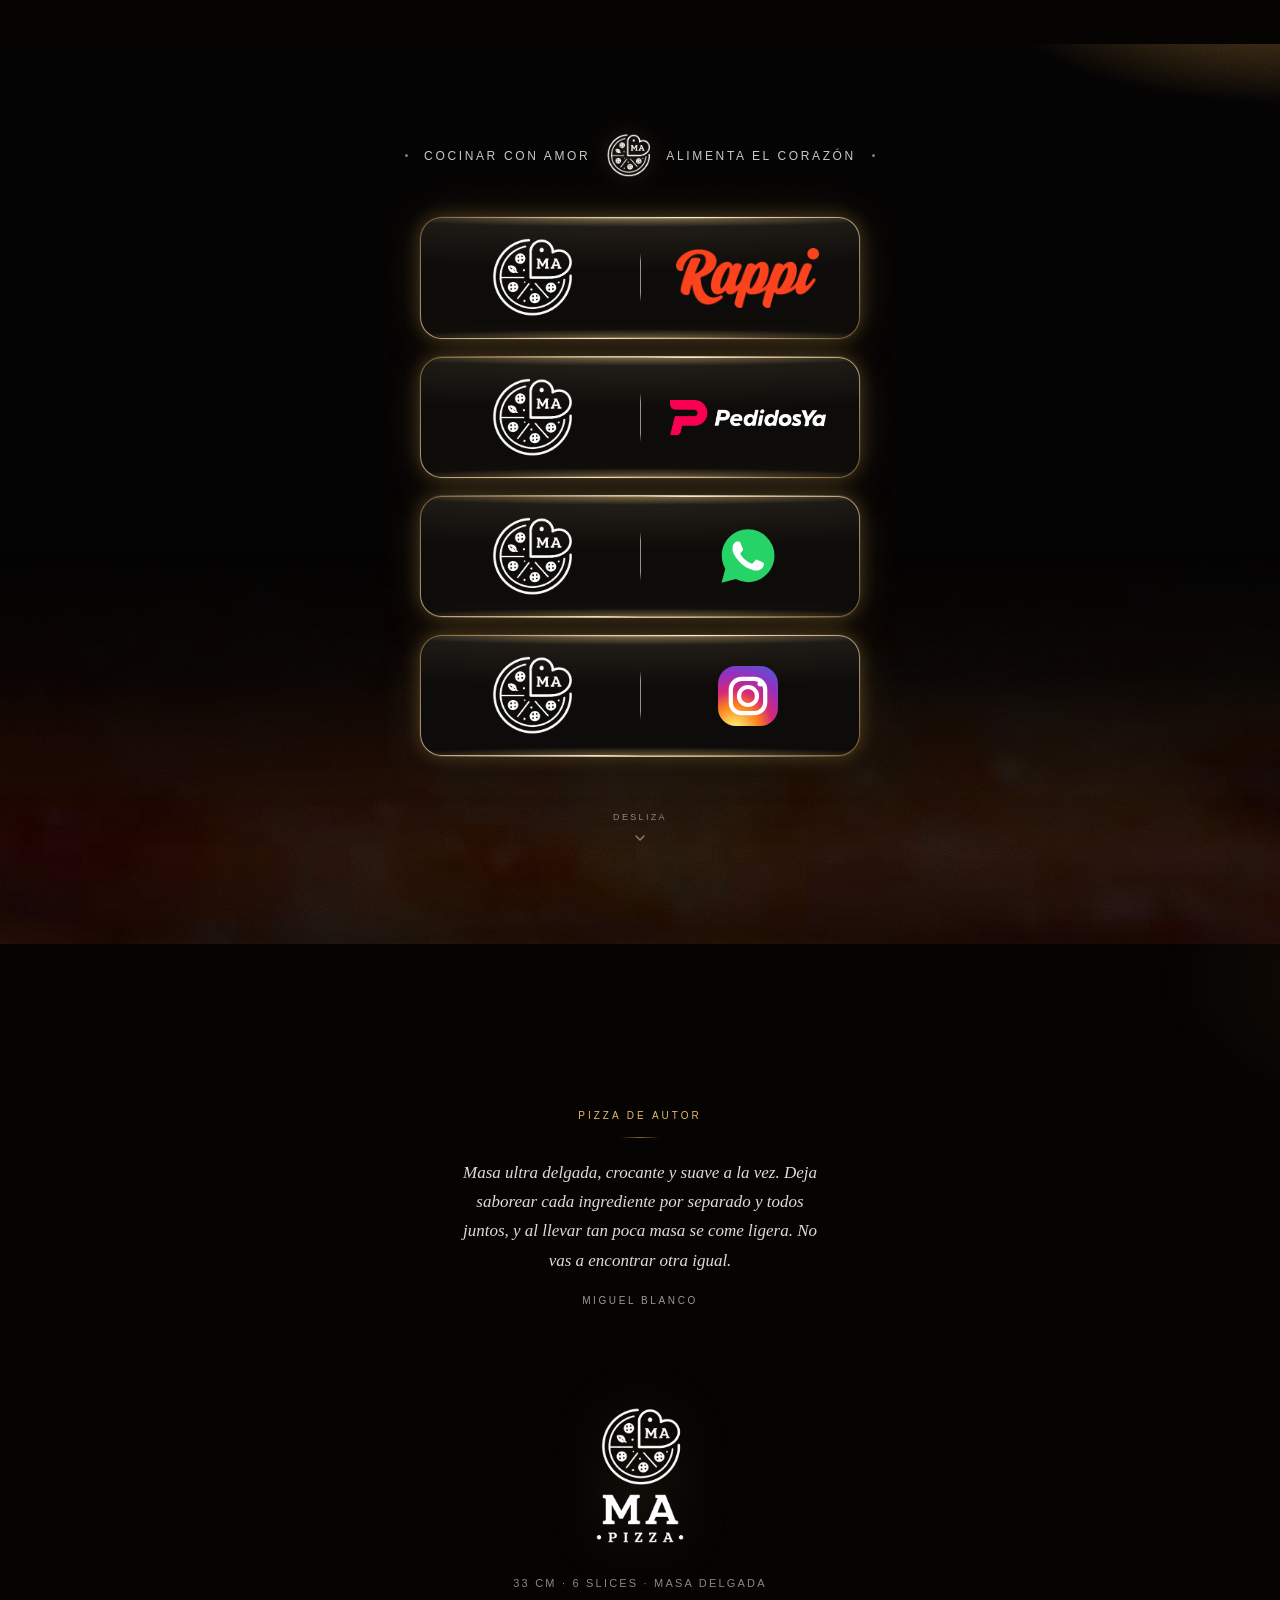
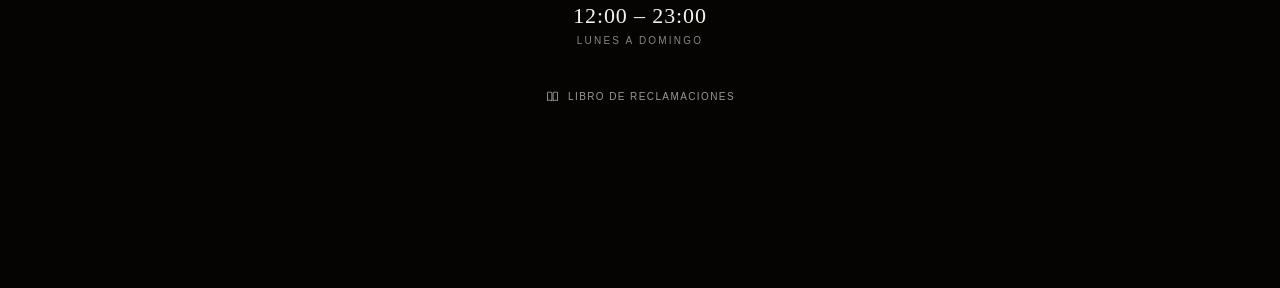
==== index2.html @ af059e5c "Generar las versiones 2 y 3 con los vídeos del cliente index2.html + fondo2.mp4 (el zoom sobre la ma" ====
<!doctype html>
<html lang="es-PE">
<head>
<meta charset="utf-8" />
<meta name="viewport" content="width=device-width, initial-scale=1, viewport-fit=cover" />
<title>MA PIZZA — Pide aquí</title>
<meta name="description" content="Pizza artesanal de masa delgada en Surquillo. Pide por Rappi, PedidosYa o WhatsApp. 33 cm · 6 slices." />
<meta name="theme-color" content="#050403" />
<meta name="color-scheme" content="dark" />
<link rel="icon" href="[data-uri]" />
<meta property="og:title" content="MA PIZZA" />
<meta property="og:description" content="Cocinar con amor, alimenta el corazón. Pizza artesanal de masa delgada — 33 cm, 6 slices." />
<meta property="og:type" content="website" />

<style>
/* ===================================================================
   MA PIZZA — página de enlaces para la bio de Instagram
   Archivo único: no depende de nada externo, se sube tal cual.

   PARA EDITAR:
     · Enlaces .......... buscar  "ENLACES"
     · Horario .......... buscar  "HORARIO"
     · Reclamaciones .... buscar  "RECLAMACIONES"
   =================================================================== */

/* Ángulos registrados: sin esto el navegador no sabe interpolarlos y
   el reflejo del borde no se movería. Donde no exista @property el
   borde dorado se queda quieto, que es una degradación aceptable. */
@property --giro      { syntax: '<angle>'; initial-value: 0deg;   inherits: false; }
@property --luz       { syntax: '<number>'; initial-value: 0.26; inherits: false; }

:root {
  /* Los mapas de bits viven aquí y solo aquí: declararlos una vez y
     referenciarlos ahorra unos 45 kB frente a repetir el data URI en
     cada <img>, que en datos móviles se nota. */
  /* Foto del horno. Para cambiarla:
       python3 herramientas/incrustar-foto.py <ruta-de-la-foto.jpg>
     que la recorta, la oscurece, la comprime y la reincrusta aquí. */
  --foto-horno: url("[data-uri]");

  --ma-marca:  url("[data-uri]");
  --ma-firma:  url("[data-uri]");
  --rappi:     url("[data-uri]");
  --pedidosya: url("[data-uri]");

  --negro:       #050403;
  --carbon:      #0a0806;
  --carta:       #0e0c0a;
  --hueso:       #f7f3ec;
  --tenue:       rgba(247, 243, 236, 0.55);
  --oro:         #e8b866;
  --oro-claro:   #ffe7b8;
  --oro-hondo:   rgba(232, 184, 102, 0.22);

  --serif: Georgia, 'Times New Roman', Times, serif;
  --sans:  -apple-system, BlinkMacSystemFont, 'Segoe UI', Roboto, 'Helvetica Neue', Arial, sans-serif;

  /* Alto de la tarjeta: manda en todo el ritmo vertical de la página. */
  --alto-tarjeta: clamp(5.75rem, 21vw, 7.5rem);

  color-scheme: dark;
}

* { box-sizing: border-box; }

html {
  -webkit-text-size-adjust: 100%;
  /* Dos vistas, y el gesto de bajar tiene que caer en la segunda. Con
     'proximity' solo ayuda cuando ya estás cerca: 'mandatory' secuestra
     el scroll y en un móvil se siente como si la página peleara. */
  scroll-snap-type: y proximity;
  scroll-behavior: smooth;
  /* El rebote de iOS asoma por detrás de la capa fija: este tono es el
     mismo con el que arranca .fondo, así el tirón no destella en negro. */
  background: #0b0806;
}

body {
  margin: 0;
  min-height: 100vh;
  min-height: 100svh;
  background: var(--negro);
  color: var(--hueso);
  font-family: var(--sans);
  -webkit-font-smoothing: antialiased;
  text-rendering: optimizeLegibility;
  overflow-x: hidden;
  /* Sin destello azul al tocar y sin espera de 300 ms en el tap. */
  -webkit-tap-highlight-color: transparent;
  touch-action: manipulation;
}

/* ====================== fondo: piedra y brasas ======================
   Todo generado por CSS/SVG. Pesa unos pocos bytes y se ve igual en
   cualquier pantalla, a diferencia de una foto que hay que recortar. */

.fondo {
  position: fixed;
  inset: 0;
  /* z-index 0, nunca negativo: una capa negativa se pinta ANTES que el
     fondo de los elementos en flujo, así que el negro opaco de body la
     tapaba entera. El contenido pasa por delante con .envoltura{z-index:1}. */
  z-index: 0;
  pointer-events: none;
  background:
    /* brasa del horno: pegada al vértice, para que no invada la columna
       de tarjetas. Todo lo que no sea esquina tiene que ser negro. */
    radial-gradient(34% 19% at 100% -6%,  rgba(255, 176, 74,  0.34), transparent 66%),
    radial-gradient(18% 11% at 104% -10%, rgba(255, 220, 160, 0.26), transparent 64%),
    /* rescoldo bajo, detrás de la firma */
    radial-gradient(52% 17% at 50% 110%,  rgba(226, 128, 40,  0.26), transparent 70%),
    radial-gradient(24% 12% at -4% 104%,  rgba(198, 96,  32,  0.22), transparent 68%),
    /* Sin realce central: ese era el gris que rodeaba a las tarjetas. */
    #040303;
}

/* Dos halos cálidos que se cruzan muy despacio: el negro deja de ser
   plano sin que llegue a notarse el movimiento. */
.fondo::before {
  content: '';
  position: absolute;
  inset: -25%;
  background:
    radial-gradient(18% 13% at 10% 6%,  rgba(255, 190, 96,  0.10), transparent 76%),
    radial-gradient(20% 15% at 92% 86%, rgba(214, 112, 40,  0.11), transparent 76%);
  animation: vagar 34s ease-in-out infinite alternate;
}

/* La foto cubre toda la vista, pero la máscara solo la deja asomar en el
   tercio inferior: negro puro hasta el 70 %, un ascenso corto, y otra vez
   a la baja al llegar al pie. Así la pizza se intuye de fondo sin que la
   página deje de ser negra, que es donde las tarjetas recortan. */
.horno {
  position: absolute;
  inset: 0;
  z-index: 1;
  /* En la versión con vídeo esto es el póster: se ve desde el primer
     fotograma y se queda si el vídeo no llega a cargar. */
  background-image: var(--foto-horno);
  background-size: cover;
  background-position: 50% 64%;
  background-repeat: no-repeat;
  width: 100%;
  height: 100%;
  object-fit: cover;
  object-position: 50% 64%;
  opacity: 0.5;
  -webkit-mask-image: linear-gradient(
      to bottom,
      transparent      0%,
      transparent     56%,
      rgba(0,0,0,0.14) 70%,
      rgba(0,0,0,0.62) 82%,
      rgba(0,0,0,0.90) 90%,
      rgba(0,0,0,0.78) 97%,
      rgba(0,0,0,0.66) 100%);
          mask-image: linear-gradient(
      to bottom,
      transparent      0%,
      transparent     56%,
      rgba(0,0,0,0.14) 70%,
      rgba(0,0,0,0.62) 82%,
      rgba(0,0,0,0.90) 90%,
      rgba(0,0,0,0.78) 97%,
      rgba(0,0,0,0.66) 100%);
  animation: acercar 58s ease-in-out infinite alternate;
  will-change: transform;
}

/* Movimiento sutil de verdad: un acercamiento corto y muy lento. Solo
   anima transform, así que no le cuesta nada al hilo principal. */
@keyframes acercar {
  from { transform: scale(1.05) translate3d(0, 0, 0); }
  to   { transform: scale(1.14) translate3d(-1.2%, -1.4%, 0); }
}

/* Sombra bajo la firma: la foto sube el nivel de negro justo donde van el
   logotipo y el horario, y sin esto el texto pierde contraste. */
.horno::after {
  content: '';
  position: absolute;
  inset: 0;
  background: radial-gradient(78% 40% at 50% 84%, rgba(5, 4, 3, 0.7), transparent 78%);
}

/* Grano de piedra. feTurbulence en línea: ~200 bytes por una textura
   que no se repite de forma visible. */
.fondo::after {
  content: '';
  position: absolute;
  inset: 0;
  z-index: 2;          /* el grano va por encima de la foto */
  mix-blend-mode: soft-light;
  opacity: 0.5;
  background-image: url("data:image/svg+xml,%3Csvg xmlns='http://www.w3.org/2000/svg' width='220' height='220'%3E%3Cfilter id='r'%3E%3CfeTurbulence type='fractalNoise' baseFrequency='0.82' numOctaves='3' stitchTiles='stitch'/%3E%3CfeColorMatrix type='saturate' values='0'/%3E%3C/filter%3E%3Crect width='220' height='220' filter='url(%23r)'/%3E%3C/svg%3E");
}

@keyframes vagar {
  from { transform: translate3d(-2%, 1%, 0) scale(1); }
  to   { transform: translate3d(3%, -2%, 0) scale(1.08); }
}

/* Brasas. Puntos con radial-gradient en vez de filter:blur — el blur
   sobre elementos animados hunde el frame rate en gama media. */
.brasas { position: fixed; inset: 0; z-index: 0; pointer-events: none; overflow: hidden; }

.brasa {
  position: absolute;
  bottom: -8vh;
  width: var(--t, 4px);
  height: var(--t, 4px);
  border-radius: 50%;
  background: radial-gradient(circle, rgba(255, 236, 190, 1), rgba(255, 176, 74, 0.55) 40%, transparent 72%);
  box-shadow: 0 0 10px rgba(255, 176, 74, 0.55);
  opacity: 0;
  animation: subir var(--dur, 17s) linear infinite;
  animation-delay: var(--esp, 0s);
  will-change: transform, opacity;
}

@keyframes subir {
  0%   { opacity: 0;   transform: translate3d(0, 0, 0) scale(0.7); }
  12%  { opacity: 1; }
  70%  { opacity: 0.7; }
  100% { opacity: 0;   transform: translate3d(var(--dx, 14px), -112vh, 0) scale(1.15); }
}

/* ============================= estructura ============================= */

.envoltura {
  position: relative;
  z-index: 1;          /* por delante del fondo y de las brasas */
  width: 100%;
  max-width: 30rem;
  margin-inline: auto;
  padding-inline: clamp(1rem, 4.5vw, 1.75rem);
}

/* Cada vista ocupa la pantalla y centra lo suyo. El aire de arriba y de
   abajo es lo que las separa: sin él las dos se leen como una sola
   columna apretada. */
.vista {
  position: relative;
  min-height: 100vh;
  min-height: 100svh;
  display: flex;
  flex-direction: column;
  justify-content: center;
  padding-block: clamp(2.5rem, 10vw, 4.5rem);
  scroll-snap-align: start;
}

/* La segunda vista lleva el aire ARRIBA, que es lo que la separa de la
   primera, y poco abajo. Centrada a secas dejaba siglo y medio de negro
   bajo el último renglón, y al llegar al final parecía que la página se
   había quedado a medias. */
.vista--relato {
  /* Al fondo del panel, no centrado: 'center' reparte el sobrante mitad
     arriba y mitad abajo, y esa mitad de abajo era el negro del final.
     Aquí todo el aire se va arriba, que además es la separación entre
     una vista y la otra. */
  /* Tiene que medir una pantalla entera. Si mide menos, el navegador no
     puede desplazarse lo suficiente para dejarla arriba del todo, y al
     final acabas viendo la cola vacía de la vista anterior: ese era el
     negro. Y como mide una pantalla, su contenido la reparte en vez de
     amontonarse y dejar hueco. */
  padding-top: clamp(2.5rem, 10vw, 4rem);
  padding-bottom: calc(clamp(1rem, 3vw, 1.5rem) + env(safe-area-inset-bottom));
}

/* ------------------------------ señuelo ------------------------------
   Sin esto nadie sabe que hay una segunda vista: la primera termina
   justo en el borde de la pantalla y parece el final. */
.senuelo {
  display: flex;
  flex-direction: column;
  align-items: center;
  gap: 0.5rem;
  margin-top: clamp(2rem, 8vw, 3rem);
  padding: 0.5rem;
  min-height: 2.75rem;
  text-decoration: none;
  color: rgba(247, 243, 236, 0.5);
  font-size: 0.5625rem;
  letter-spacing: 0.26em;
  text-transform: uppercase;
  transition: color 0.25s ease, opacity 0.4s ease;
}

.senuelo svg { width: 1rem; height: 1rem; }

.senuelo:active { color: var(--hueso); }
@media (hover: hover) and (pointer: fine) {
  .senuelo:hover { color: var(--hueso); }
}

/* Una vez que has bajado ya no hace falta que insista. */
.senuelo.ido { opacity: 0; pointer-events: none; }

@media (prefers-reduced-motion: no-preference) {
  .senuelo svg { animation: cabecear 2.4s ease-in-out infinite; }
  @keyframes cabecear {
    0%, 100% { transform: translateY(0); }
    50%      { transform: translateY(4px); }
  }
}

/* =============================== cintillo ===============================
   "COCINAR CON AMOR · MA · ALIMENTA EL CORAZÓN" de la referencia. */

.cintillo {
  display: flex;
  align-items: center;
  justify-content: center;
  gap: clamp(0.5rem, 2.6vw, 1rem);
  margin-bottom: clamp(1.5rem, 5.5vw, 2.5rem);
}

.cintillo span {
  font-size: clamp(0.5625rem, 2.5vw, 0.75rem);
  letter-spacing: 0.22em;
  text-transform: uppercase;
  color: rgba(247, 243, 236, 0.82);
  white-space: nowrap;
}

.cintillo .punto {
  width: 3px;
  height: 3px;
  border-radius: 50%;
  background: rgba(247, 243, 236, 0.5);
  flex: 0 0 auto;
}

.cintillo .sello {
  width: clamp(2rem, 8vw, 2.75rem);
  aspect-ratio: 217 / 215;
  flex: 0 0 auto;
  background-image: var(--ma-marca);
  filter: drop-shadow(0 0 12px rgba(232, 184, 102, 0.35));
}

/* ================================ tarjetas ================================ */

.enlaces {
  list-style: none;
  margin: 0;
  padding: 0;
  display: grid;
  gap: clamp(0.75rem, 3vw, 1.125rem);
}

.tarjeta {
  --luz: 0.26;          /* intensidad del halo exterior en reposo */
  position: relative;
  display: block;
  min-height: var(--alto-tarjeta);
  border: 1.5px solid transparent;   /* el carril del degradado dorado */
  border-radius: clamp(16px, 4.5vw, 22px);
  text-decoration: none;
  color: var(--hueso);
  isolation: isolate;
  /* Relleno recortado al padding-box y degradado al border-box: así el
     contorno lleva su propia luz sin que se cuele en el interior. */
  background:
    linear-gradient(var(--carta), var(--carta)) padding-box,
    conic-gradient(
      from var(--giro),
      rgba(232, 184, 102, 0.45)   0deg,
      rgba(255, 240, 214, 1.00)  38deg,
      rgba(232, 184, 102, 0.50) 102deg,
      rgba(196, 146, 74,  0.38) 176deg,
      rgba(255, 240, 214, 0.95) 216deg,
      rgba(232, 184, 102, 0.50) 286deg,
      rgba(232, 184, 102, 0.45) 360deg
    ) border-box;
  box-shadow:
    0 0 0 0.5px rgba(232, 184, 102, 0.12),
    0 0 18px rgba(232, 184, 102, var(--luz)),
    0 0 46px rgba(232, 184, 102, calc(var(--luz) * 0.55)),
    0 10px 32px rgba(0, 0, 0, 0.6);
  transition:
    transform 0.28s cubic-bezier(0.16, 1, 0.3, 1),
    box-shadow 0.35s ease,
    --giro 1.1s linear;
}

/* Respiración: cada tarjeta gira su reflejo con un desfase distinto,
   así la fila se ve viva aunque nadie la toque. */
@media (prefers-reduced-motion: no-preference) {
  .tarjeta { animation: girar 9s linear infinite; animation-delay: var(--fase, 0s); }
  @keyframes girar { to { --giro: 360deg; } }
}

/* Barras de luz en el centro del borde superior e inferior: es el
   detalle que define la referencia del cliente. */
.tarjeta::before {
  content: '';
  position: absolute;
  inset: -1.5px;
  border-radius: inherit;
  pointer-events: none;
  z-index: 3;
  background:
    radial-gradient(46% 2px  at 50% 0,    rgba(255, 244, 222, 1), transparent 100%),
    radial-gradient(60% 10px at 50% 0,    rgba(255, 214, 140, 0.5), transparent 100%),
    radial-gradient(46% 2px  at 50% 100%, rgba(255, 244, 222, 0.95), transparent 100%),
    radial-gradient(60% 10px at 50% 100%, rgba(255, 214, 140, 0.45), transparent 100%);
  opacity: 0.9;
  transition: opacity 0.3s ease;
}

/* Destello del toque: nace en el punto exacto donde cae el dedo. */
.tarjeta .destello {
  position: absolute;
  inset: 0;
  border-radius: inherit;
  overflow: hidden;
  pointer-events: none;
  z-index: 1;
  /* Un lustre muy tenue arriba: sin él la tarjeta se lee como un agujero
     recortado en la página, no como una pieza de cristal negro. */
  background:
    linear-gradient(to bottom, rgba(247, 243, 236, 0.05), transparent 42%),
    radial-gradient(120% 70% at 50% 0%, rgba(232, 184, 102, 0.05), transparent 70%);
}

.tarjeta .destello::after {
  content: '';
  position: absolute;
  left: var(--tx, 50%);
  top: var(--ty, 50%);
  width: 12px;
  height: 12px;
  margin: -6px 0 0 -6px;
  border-radius: 50%;
  background: radial-gradient(circle, rgba(255, 231, 184, 0.55), rgba(232, 184, 102, 0.18) 45%, transparent 72%);
  opacity: 0;
  transform: scale(1);
}

.tarjeta.pulsa .destello::after {
  animation: onda 620ms cubic-bezier(0.22, 1, 0.36, 1) forwards;
}

@keyframes onda {
  0%   { opacity: 0.9; transform: scale(1); }
  100% { opacity: 0;   transform: scale(34); }
}

/* --------- contenido: logo MA · línea · logo del socio --------- */

.cara {
  position: relative;
  z-index: 2;
  height: 100%;
  min-height: calc(var(--alto-tarjeta) - 3px);
  display: grid;
  grid-template-columns: minmax(0, 1fr) 1px minmax(0, 1fr);
  align-items: center;
  gap: clamp(0.75rem, 3.5vw, 1.5rem);
  padding: clamp(0.75rem, 3vw, 1.25rem) clamp(0.875rem, 4vw, 1.75rem);
}

.celda {
  min-width: 0;
  display: flex;
  align-items: center;
  justify-content: center;
}

.raya {
  width: 1px;
  height: 62%;
  min-height: 2.5rem;
  background: linear-gradient(
    to bottom,
    transparent,
    rgba(247, 243, 236, 0.58) 18%,
    rgba(247, 243, 236, 0.58) 82%,
    transparent
  );
}

.celda svg { display: block; max-width: 100%; height: auto; }

/* Cajas con background-image en vez de <img>: mismo resultado visual,
   una sola copia del archivo. Llevan role/aria-label para que el lector
   de pantalla las siga anunciando. */
.bmp {
  display: block;
  background-repeat: no-repeat;
  background-position: center;
  background-size: contain;
}

/* Cada logotipo pide su propio ancho para que todos pesen igual a la
   vista: el ojo compara manchas de tinta, no cajas. El aspect-ratio
   reserva el alto antes de que pinte la imagen, así nada salta. */
.logo-ma {
  width: clamp(3.5rem, 15vw, 5rem);
  aspect-ratio: 217 / 215;
  background-image: var(--ma-marca);
}
.logo-rappi {
  width: clamp(6rem, 27vw, 9rem);
  aspect-ratio: 620 / 260;
  background-image: var(--rappi);
}
.logo-pedidosya {
  width: clamp(6.5rem, 29vw, 9.75rem);
  aspect-ratio: 560 / 126;
  background-image: var(--pedidosya);
}
.logo-icono { width: clamp(2.75rem, 12vw, 4rem); height: auto; }

/* ------------------------ estados: dedo y ratón ------------------------ */

.tarjeta:active {
  transform: scale(0.978);
  --luz: 0.7;
}
.tarjeta:active::before { opacity: 1; }

/* El hover solo donde hay puntero real: en un móvil se quedaría pegado
   después del toque. */
@media (hover: hover) and (pointer: fine) {
  .tarjeta:hover {
    transform: translateY(-3px);
    --luz: 0.58;
  }
  .tarjeta:hover::before { opacity: 1; }
  .tarjeta:hover .logo-ma { transform: scale(1.04); }
  .celda .bmp { transition: transform 0.3s cubic-bezier(0.16, 1, 0.3, 1); }
}

.tarjeta:focus-visible {
  outline: 2px solid var(--oro-claro);
  outline-offset: 4px;
}

/* ================================ relato ================================
   Lo que se encuentra al bajar. Antes ahí solo había negro: en el móvil,
   al plegarse la barra del navegador, quedaban cien píxeles de nada. */

.relato {
  max-width: 23rem;
  margin-inline: auto;
  text-align: center;
}

.relato .rotulo {
  margin: 0;
  font-size: clamp(0.5625rem, 2.4vw, 0.625rem);
  letter-spacing: 0.3em;
  text-transform: uppercase;
  color: var(--oro);
}

.relato .filete {
  width: 2.5rem;
  height: 1px;
  margin: 1rem auto 1.25rem;
  border: 0;
  background: linear-gradient(to right, transparent, var(--oro), transparent);
  opacity: 0.55;
}

.relato .cita {
  margin: 0;
  font-family: var(--serif);
  font-style: italic;
  font-size: clamp(0.9375rem, 4vw, 1.0625rem);
  line-height: 1.72;
  /* Casi blanco: este texto cae sobre la parte más clara de la foto y
     con el gris de apoyo se perdía. */
  color: rgba(247, 243, 236, 0.9);
  text-wrap: pretty;
}

.relato .firma {
  margin: 1.25rem 0 0;
  font-size: clamp(0.5625rem, 2.4vw, 0.625rem);
  letter-spacing: 0.26em;
  text-transform: uppercase;
  color: rgba(247, 243, 236, 0.62);
}

/* ================================ horario ================================ */

.pie {
  /* Este hueco no sobra: es lo que separa la voz de Miguel de la firma
     de la casa, y lo que hace que la vista se llene sola. */
  padding-top: clamp(3.5rem, 15vw, 6rem);
  text-align: center;
}

.marca {
  width: clamp(6.25rem, 27vw, 8.25rem);
  aspect-ratio: 274 / 404;
  margin-inline: auto;
  background-image: var(--ma-firma);
  filter: drop-shadow(0 2px 30px rgba(232, 184, 102, 0.22));
}

.datos {
  margin: clamp(1.25rem, 5vw, 1.75rem) 0 0;
  font-size: clamp(0.625rem, 2.6vw, 0.6875rem);
  letter-spacing: 0.2em;
  text-transform: uppercase;
  color: var(--tenue);
}

.horario {
  margin: 0.85rem 0 0;
  font-family: var(--serif);
  font-size: clamp(1.125rem, 5vw, 1.375rem);
  letter-spacing: 0.04em;
  font-variant-numeric: tabular-nums;
  color: var(--hueso);
}

.horario .dias {
  display: block;
  margin-top: 0.4rem;
  font-family: var(--sans);
  font-size: clamp(0.5625rem, 2.4vw, 0.625rem);
  letter-spacing: 0.22em;
  text-transform: uppercase;
  color: var(--tenue);
}

.reclamos {
  /* Es un enlace legal, pero se toca igual: 44 px de alto mínimo. */
  display: inline-flex;
  align-items: center;
  gap: 0.5rem;
  min-height: 2.75rem;
  margin-top: clamp(1.25rem, 5vw, 1.75rem);
  padding-inline: 1rem;
  color: rgba(247, 243, 236, 0.62);
  text-decoration: none;
  font-size: 0.625rem;
  letter-spacing: 0.14em;
  text-transform: uppercase;
  transition: color 0.25s ease;
}
.reclamos svg { width: 15px; height: 15px; flex: 0 0 auto; }
.reclamos:active { color: var(--hueso); }
@media (hover: hover) and (pointer: fine) {
  .reclamos:hover { color: var(--hueso); }
}

/* ============================== entrada ============================== */

@media (prefers-reduced-motion: no-preference) {
  .entra {
    opacity: 0;
    transform: translateY(0.75rem);
    animation: aparecer 0.75s cubic-bezier(0.16, 1, 0.3, 1) forwards;
    animation-delay: var(--d, 0ms);
  }
  @keyframes aparecer { to { opacity: 1; transform: none; } }
}

/* La segunda vista no entra al cargar, sino cuando asoma: es lo que
   hace que bajar se sienta como descubrir algo. La clase .js la pone el
   guion, así que sin JavaScript el contenido se ve igual. */
@media (prefers-reduced-motion: no-preference) {
  .js .asoma {
    opacity: 0;
    transform: translateY(1.25rem);
    transition:
      opacity 0.8s cubic-bezier(0.16, 1, 0.3, 1),
      transform 0.8s cubic-bezier(0.16, 1, 0.3, 1);
    transition-delay: var(--d, 0ms);
  }
  .js .asoma.dentro { opacity: 1; transform: none; }
}

@media (prefers-reduced-motion: reduce) {
  .brasas, .fondo::before { display: none; }
  .horno { animation: none; transform: scale(1.08); }
  * { animation-duration: 0.001ms !important; transition-duration: 0.001ms !important; }
}

/* ============================== pantallas anchas ==============================
   Sigue siendo una página de bio, así que la columna no crece: lo que
   crece es el aire alrededor y el tamaño de los logotipos. */

@media (min-width: 48rem) {
  :root { --alto-tarjeta: 7rem; }
  .envoltura { max-width: 31rem; padding-block: 2.75rem; }
  .marca { width: 6.25rem; }
}

/* Móvil apaisado y pantallas bajas: nada de scroll innecesario. */
@media (max-height: 44rem) and (orientation: landscape) {
  :root { --alto-tarjeta: 4.5rem; }
  /* Apaisado no da altura para dos pantallas: vuelve a ser una columna. */
  html { scroll-snap-type: none; }
  .vista { min-height: 0; padding-block: 1.5rem; scroll-snap-align: none; }
  .senuelo { display: none; }
  .envoltura { max-width: 27rem; }
  .cintillo { margin-bottom: 1rem; }
  .cara { padding-block: 0.5rem; }
  .logo-ma        { width: 2.75rem; }
  .logo-rappi     { width: 5rem; }
  .logo-pedidosya { width: 5.5rem; }
  .logo-icono     { width: 2.25rem; }
  .enlaces { gap: 0.625rem; }
  .pie { padding-top: 1rem; }
  .marca { width: 4.25rem; }
  .relato { max-width: 26rem; }
  .relato .cita { font-size: 0.8125rem; line-height: 1.6; }
  .relato .filete { margin: 0.6rem auto 0.75rem; }
  .relato .firma { margin-top: 0.75rem; }
}

/* Teléfonos muy estrechos (iPhone SE): el cintillo se parte en dos. */
@media (max-width: 22.5rem) {
  .cintillo { flex-wrap: wrap; gap: 0.4rem 0.5rem; }
  .cintillo img { order: -1; width: 2.25rem; }
  .cintillo .punto { display: none; }
  .cintillo span { font-size: 0.5rem; letter-spacing: 0.18em; }
}

<style>
/* El vídeo ya trae su propio movimiento: encima el acercamiento del CSS
   se notaría como un temblor. */
.horno { animation: none; transform: scale(1.06); }
</style>
</style>
</head>

<body>
<div class="fondo" aria-hidden="true"><video class="horno" data-src="fondo2.mp4" muted loop playsinline preload="none" disablepictureinpicture aria-hidden="true"></video></div>
<div class="brasas" aria-hidden="true">
  <span class="brasa" style="left:8%;  --t:3px; --dur:19s; --esp:0s;    --dx:22px"></span>
  <span class="brasa" style="left:19%; --t:5px; --dur:24s; --esp:3.5s;  --dx:-18px"></span>
  <span class="brasa" style="left:31%; --t:2px; --dur:16s; --esp:7s;    --dx:30px"></span>
  <span class="brasa" style="left:44%; --t:4px; --dur:21s; --esp:1.5s;  --dx:-26px"></span>
  <span class="brasa" style="left:57%; --t:3px; --dur:27s; --esp:9s;    --dx:16px"></span>
  <span class="brasa" style="left:68%; --t:5px; --dur:18s; --esp:5s;    --dx:-32px"></span>
  <span class="brasa" style="left:79%; --t:2px; --dur:23s; --esp:12s;   --dx:24px"></span>
  <span class="brasa" style="left:90%; --t:4px; --dur:20s; --esp:2.5s;  --dx:-14px"></span>
  <span class="brasa" style="left:14%; --t:2px; --dur:29s; --esp:14s;   --dx:-20px"></span>
  <span class="brasa" style="left:63%; --t:3px; --dur:25s; --esp:17s;   --dx:28px"></span>
</div>

<main class="envoltura">

<!-- ===================== VISTA 1 — dónde pedir ===================== -->
<section class="vista vista--pedidos">

  <!-- =============================== cintillo =============================== -->
  <header class="cintillo entra" style="--d:60ms">
    <span class="punto"></span>
    <span>Cocinar con amor</span>
    <i class="bmp sello" aria-hidden="true"></i>
    <span>Alimenta el corazón</span>
    <span class="punto"></span>
  </header>

  <!-- ================================================================
       ENLACES — aquí se cambian las URLs de cada tarjeta.
       WhatsApp usa el formato https://wa.me/51XXXXXXXXX (sin + ni espacios).
       ================================================================ -->
  <ul class="enlaces">

    <li class="entra" style="--d:200ms">
      <a class="tarjeta" style="--fase:0s"
         href="https://www.rappi.com.pe/restaurantes/108052-ma-pizza"
         target="_blank" rel="noopener noreferrer"
         aria-label="Pedir MA Pizza por Rappi">
        <span class="destello"></span>
        <span class="cara">
          <span class="celda"><i class="bmp logo-ma" role="img" aria-label="MA Pizza"></i></span>
          <span class="raya"></span>
          <span class="celda"><i class="bmp logo-rappi" role="img" aria-label="Rappi"></i></span>
        </span>
      </a>
    </li>

    <li class="entra" style="--d:290ms">
      <a class="tarjeta" style="--fase:-2.2s"
         href="https://www.pedidosya.com.pe/restaurantes/lima/ma-pizza-surquillo-85785ef5-3ee0-4264-8570-6dda9b44dc6e-menu"
         target="_blank" rel="noopener noreferrer"
         aria-label="Pedir MA Pizza por PedidosYa">
        <span class="destello"></span>
        <span class="cara">
          <span class="celda"><i class="bmp logo-ma" role="img" aria-label="MA Pizza"></i></span>
          <span class="raya"></span>
          <span class="celda"><i class="bmp logo-pedidosya" role="img" aria-label="PedidosYa"></i></span>
        </span>
      </a>
    </li>

    <li class="entra" style="--d:380ms">
      <a class="tarjeta" style="--fase:-4.4s"
         href="https://wa.me/51982000004"
         target="_blank" rel="noopener noreferrer"
         aria-label="Pedir MA Pizza por WhatsApp">
        <span class="destello"></span>
        <span class="cara">
          <span class="celda"><i class="bmp logo-ma" role="img" aria-label="MA Pizza"></i></span>
          <span class="raya"></span>
          <span class="celda">
            <svg class="logo-icono" viewBox="0 0 24 24" role="img" aria-label="WhatsApp">
              <path fill="#25D366" d="M12.04 2C6.6 2 2.17 6.43 2.17 11.87c0 1.74.46 3.44 1.32 4.94L2.09 22l5.32-1.38a9.85 9.85 0 0 0 4.63 1.18h.01c5.44 0 9.87-4.43 9.87-9.87a9.8 9.8 0 0 0-2.89-6.98A9.8 9.8 0 0 0 12.04 2Z"/>
              <path fill="#fff" d="M17.4 14.36c-.29-.15-1.72-.85-1.99-.94-.27-.1-.46-.15-.66.15-.19.29-.75.94-.92 1.13-.17.2-.34.22-.63.08-.29-.15-1.23-.46-2.35-1.45-.87-.77-1.45-1.73-1.62-2.02-.17-.29-.02-.45.13-.6.13-.13.29-.34.44-.51.15-.17.19-.29.29-.49.1-.19.05-.36-.02-.51-.07-.15-.66-1.58-.9-2.17-.24-.57-.48-.49-.66-.5h-.56c-.19 0-.51.07-.77.36-.27.29-1.01 1-1.01 2.43s1.04 2.82 1.18 3.01c.15.2 2.04 3.12 4.95 4.37.69.3 1.23.48 1.65.61.69.22 1.33.19 1.83.12.56-.09 1.72-.7 1.96-1.38.24-.68.24-1.27.17-1.39-.07-.12-.26-.19-.55-.34Z"/>
            </svg>
          </span>
        </span>
      </a>
    </li>

    <li class="entra" style="--d:470ms">
      <a class="tarjeta" style="--fase:-6.6s"
         href="https://www.instagram.com/mapizza.pe/"
         target="_blank" rel="noopener noreferrer"
         aria-label="MA Pizza en Instagram">
        <span class="destello"></span>
        <span class="cara">
          <span class="celda"><i class="bmp logo-ma" role="img" aria-label="MA Pizza"></i></span>
          <span class="raya"></span>
          <span class="celda">
            <svg class="logo-icono" viewBox="0 0 32 32" role="img" aria-label="Instagram">
              <defs>
                <radialGradient id="ig" cx="0.28" cy="1.06" r="1.22">
                  <stop offset="0"    stop-color="#fdf497"/>
                  <stop offset="0.10" stop-color="#fdd85d"/>
                  <stop offset="0.34" stop-color="#fa7e1e"/>
                  <stop offset="0.53" stop-color="#d62976"/>
                  <stop offset="0.76" stop-color="#962fbf"/>
                  <stop offset="1"    stop-color="#4f5bd5"/>
                </radialGradient>
              </defs>
              <rect x="1" y="1" width="30" height="30" rx="9" fill="url(#ig)"/>
              <rect x="7.4" y="7.4" width="17.2" height="17.2" rx="5.4" fill="none" stroke="#fff" stroke-width="2.1"/>
              <circle cx="16" cy="16" r="4.5" fill="none" stroke="#fff" stroke-width="2.1"/>
              <circle cx="22.1" cy="9.9" r="1.35" fill="#fff"/>
            </svg>
          </span>
        </span>
      </a>
    </li>

  </ul>

  <a class="senuelo entra" href="#relato" style="--d:620ms">
    <span>Desliza</span>
    <svg viewBox="0 0 24 24" fill="none" stroke="currentColor" stroke-width="1.8"
         stroke-linecap="round" stroke-linejoin="round" aria-hidden="true">
      <path d="m6 9 6 6 6-6" />
    </svg>
  </a>

</section>

<!-- ===================== VISTA 2 — quién la hace ===================== -->
<section class="vista vista--relato" id="relato">

  <!-- ================================================================
       RELATO — el texto de marca. Tres frases como mucho: aquí abajo se
       lee de paso, no se estudia.
       ================================================================ -->
  <div class="relato asoma">
    <p class="rotulo">Pizza de autor</p>
    <hr class="filete" />
    <p class="cita">
      Masa ultra delgada, crocante y suave a la vez. Deja saborear cada
      ingrediente por separado y todos juntos, y al llevar tan poca masa
      se come ligera. No vas a encontrar otra igual.
    </p>
    <p class="firma">Miguel Blanco</p>
  </div>

  <!-- ================================ pie ================================ -->
  <footer class="pie">
    <i class="bmp marca asoma" role="img" aria-label="MA PIZZA" style="--d:120ms"></i>

    <div class="asoma" style="--d:220ms">
      <!-- HORARIO — cambiar aquí si varía la atención. -->
      <p class="datos">33 cm · 6 slices · masa delgada</p>
      <p class="horario">
        12:00 – 23:00
        <span class="dias">Lunes a domingo</span>
      </p>

      <!-- RECLAMACIONES — reemplazar el href por la URL del libro virtual. -->
      <a class="reclamos" href="#" rel="noopener">
        <svg viewBox="0 0 24 24" fill="none" aria-hidden="true">
          <path d="M4 5.5C6.2 4.7 8.5 4.8 11 6v13c-2.5-1.2-4.8-1.3-7-.5v-13Z" stroke="currentColor" stroke-width="1.5"/>
          <path d="M20 5.5c-2.2-.8-4.5-.7-7 .5v13c2.5-1.2 4.8-1.3 7-.5v-13Z" stroke="currentColor" stroke-width="1.5"/>
        </svg>
        Libro de reclamaciones
      </a>
    </div>
  </footer>

</section>

</main>

<script>
/* Marca que hay JavaScript ANTES de pintar: los estilos de .asoma cuelgan
   de .js, así que sin esto el contenido se vería y no se ocultaría nunca. */
document.documentElement.classList.add('js');

/* El destello tiene que nacer donde cae el dedo, y eso el CSS solo no
   lo sabe: hay que pasarle las coordenadas del toque. */
(function () {
  var tarjetas = document.querySelectorAll('.tarjeta');
  var quieto = window.matchMedia('(prefers-reduced-motion: reduce)').matches;

  for (var i = 0; i < tarjetas.length; i++) {
    (function (tarjeta) {
      tarjeta.addEventListener('pointerdown', function (e) {
        if (quieto) return;

        var caja = tarjeta.getBoundingClientRect();
        var brillo = tarjeta.querySelector('.destello');
        brillo.style.setProperty('--tx', (e.clientX - caja.left) + 'px');
        brillo.style.setProperty('--ty', (e.clientY - caja.top) + 'px');

        /* Reiniciar la animación: sin el reflow el segundo toque seguido
           sobre la misma tarjeta no dispararía nada. */
        tarjeta.classList.remove('pulsa');
        void tarjeta.offsetWidth;
        tarjeta.classList.add('pulsa');

        /* Golpecito háptico en Android; iOS lo ignora sin quejarse. */
        if (navigator.vibrate) { navigator.vibrate(10); }
      }, { passive: true });

      tarjeta.addEventListener('animationend', function (e) {
        if (e.animationName === 'onda') { tarjeta.classList.remove('pulsa'); }
      });
    })(tarjetas[i]);
  }
})();

/* La segunda vista entra al asomar. Sin IntersectionObserver se muestra
   sin más: nunca se queda escondida. */
(function () {
  var piezas = document.querySelectorAll('.asoma');
  var i;

  if (!('IntersectionObserver' in window)) {
    for (i = 0; i < piezas.length; i++) { piezas[i].classList.add('dentro'); }
    return;
  }

  var vigia = new IntersectionObserver(function (entradas) {
    for (var k = 0; k < entradas.length; k++) {
      if (entradas[k].isIntersecting) {
        entradas[k].target.classList.add('dentro');
        vigia.unobserve(entradas[k].target);
      }
    }
  }, { rootMargin: '0px 0px -12% 0px' });

  for (i = 0; i < piezas.length; i++) { vigia.observe(piezas[i]); }
})();

/* El señuelo ya cumplió en cuanto bajas. */
(function () {
  var senuelo = document.querySelector('.senuelo');
  if (!senuelo) return;
  window.addEventListener('scroll', function alBajar() {
    if (window.scrollY > 40) {
      senuelo.classList.add('ido');
      window.removeEventListener('scroll', alBajar);
    }
  }, { passive: true });
})();

/* El vídeo se engancha después y solo si toca. Hasta entonces —y para
   siempre, si el navegador dice que no— se queda el póster, que es la
   misma imagen que usa la versión de foto. */
(function () {
  var horno = document.querySelector('video.horno');
  if (!horno) return;

  var quieto = window.matchMedia('(prefers-reduced-motion: reduce)').matches;
  var red = navigator.connection || {};
  var lenta = red.saveData === true || /(^|-)2g$/.test(red.effectiveType || '');

  /* Nadie abre una página de bio para gastarse los datos en un fondo. */
  if (quieto || lenta) return;

  horno.src = horno.getAttribute('data-src');
  var intento = horno.play();
  if (intento && intento.catch) { intento.catch(function () {}); }
})();
</script>
</body>
</html>
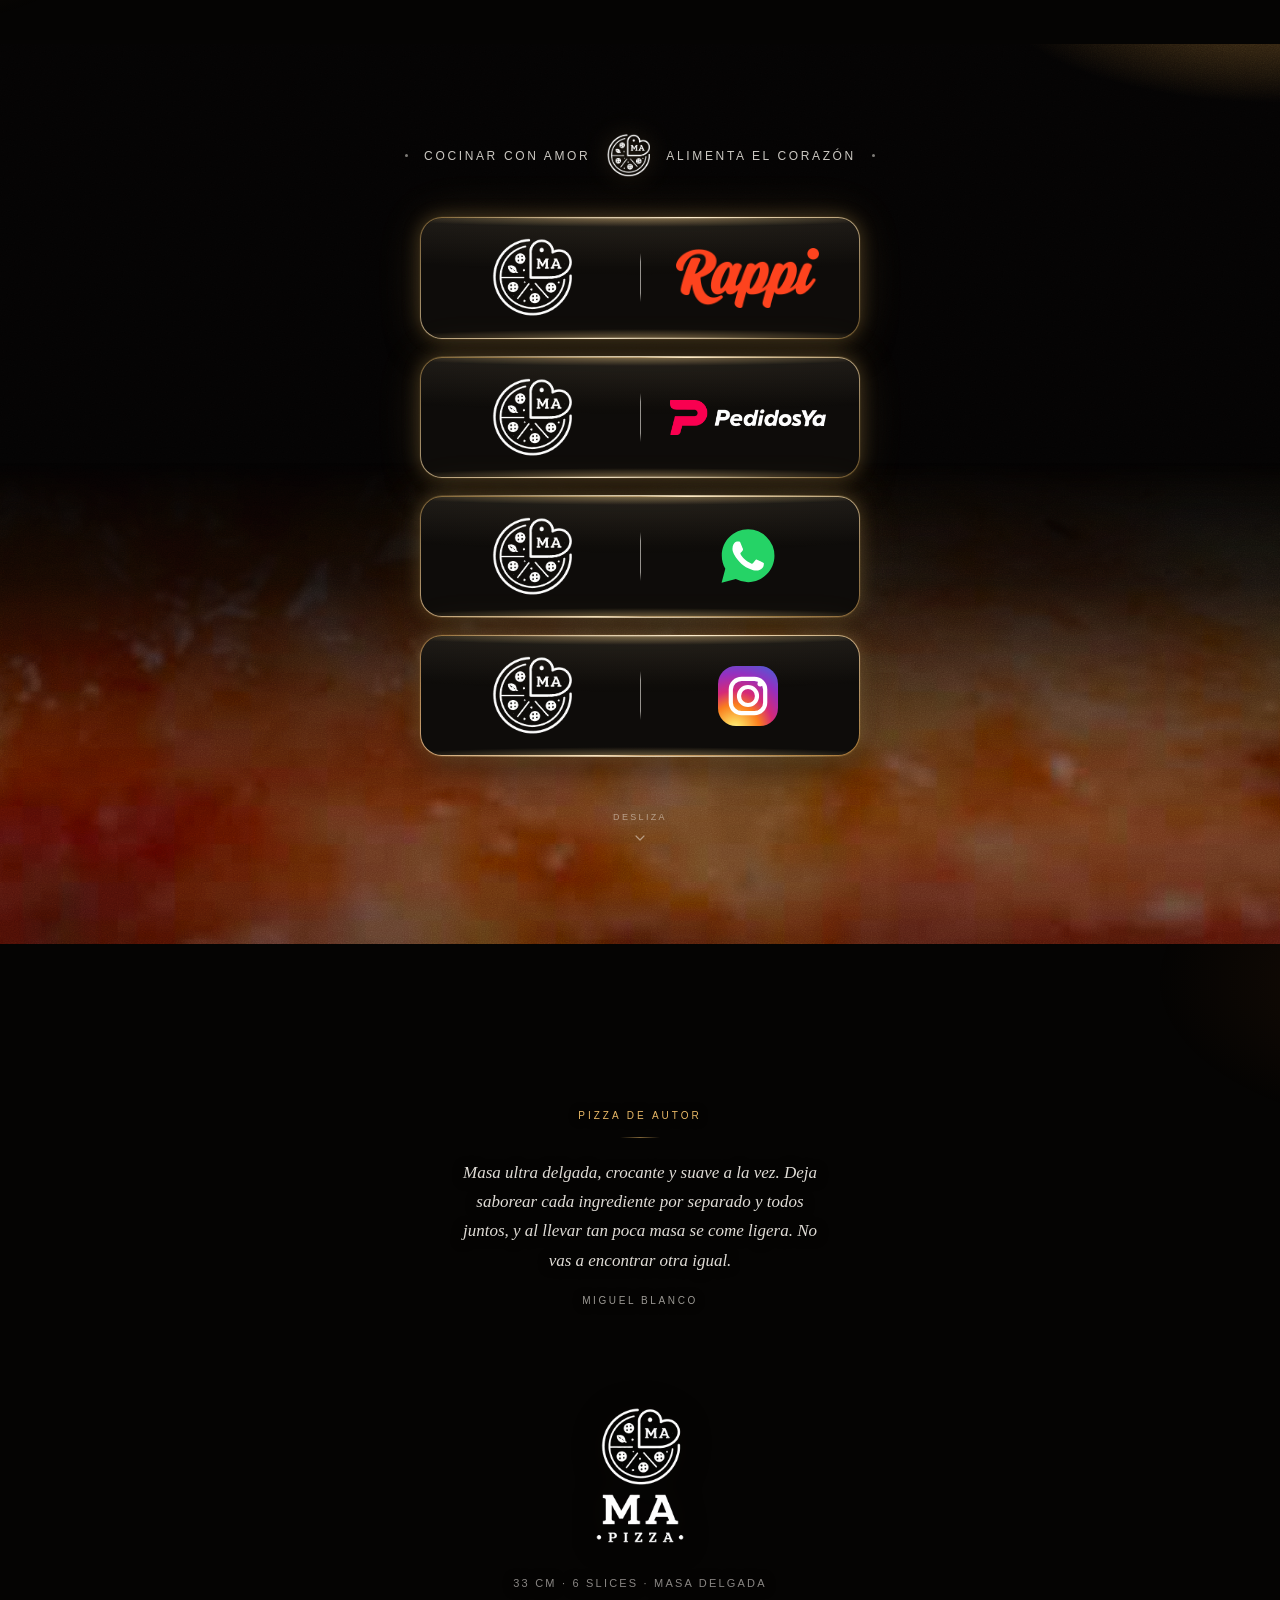
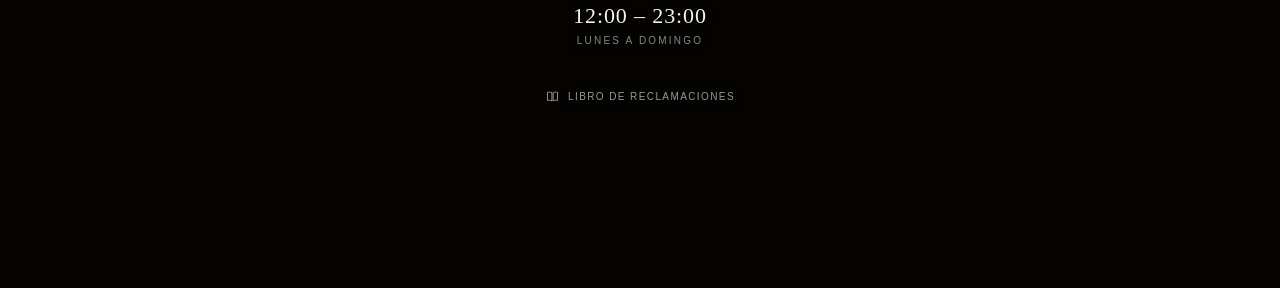
==== commit 4fb21cbe: "Hacer que la pizza se vea De la pizza no quedaba nada que mirar, y era acumulativo: oscurecer el ori" ====
--- a/index2.html
+++ b/index2.html
@@ -36,7 +36,7 @@
   /* Foto del horno. Para cambiarla:
        python3 herramientas/incrustar-foto.py <ruta-de-la-foto.jpg>
      que la recorta, la oscurece, la comprime y la reincrusta aquí. */
-  --foto-horno: url("[data-uri]");
+  --foto-horno: url("[data-uri]");
 
   --ma-marca:  url("[data-uri]");
   --ma-firma:  url("[data-uri]");
@@ -144,25 +144,25 @@
   height: 100%;
   object-fit: cover;
   object-position: 50% 64%;
-  opacity: 0.5;
+  opacity: 0.88;
   -webkit-mask-image: linear-gradient(
       to bottom,
       transparent      0%,
-      transparent     56%,
-      rgba(0,0,0,0.14) 70%,
-      rgba(0,0,0,0.62) 82%,
-      rgba(0,0,0,0.90) 90%,
-      rgba(0,0,0,0.78) 97%,
-      rgba(0,0,0,0.66) 100%);
+      transparent     46%,
+      rgba(0,0,0,0.16) 60%,
+      rgba(0,0,0,0.66) 74%,
+      rgba(0,0,0,0.96) 86%,
+      rgba(0,0,0,1)    94%,
+      rgba(0,0,0,0.92) 100%);
           mask-image: linear-gradient(
       to bottom,
       transparent      0%,
-      transparent     56%,
-      rgba(0,0,0,0.14) 70%,
-      rgba(0,0,0,0.62) 82%,
-      rgba(0,0,0,0.90) 90%,
-      rgba(0,0,0,0.78) 97%,
-      rgba(0,0,0,0.66) 100%);
+      transparent     46%,
+      rgba(0,0,0,0.16) 60%,
+      rgba(0,0,0,0.66) 74%,
+      rgba(0,0,0,0.96) 86%,
+      rgba(0,0,0,1)    94%,
+      rgba(0,0,0,0.92) 100%);
   animation: acercar 58s ease-in-out infinite alternate;
   will-change: transform;
 }
@@ -180,7 +180,7 @@
   content: '';
   position: absolute;
   inset: 0;
-  background: radial-gradient(78% 40% at 50% 84%, rgba(5, 4, 3, 0.7), transparent 78%);
+  background: linear-gradient(to top, rgba(5, 4, 3, 0.55), rgba(5, 4, 3, 0.2) 26%, transparent 46%);
 }
 
 /* Grano de piedra. feTurbulence en línea: ~200 bytes por una textura
@@ -551,6 +551,7 @@
 
 .relato .rotulo {
   margin: 0;
+  text-shadow: 0 1px 10px rgba(5, 4, 3, 0.9);
   font-size: clamp(0.5625rem, 2.4vw, 0.625rem);
   letter-spacing: 0.3em;
   text-transform: uppercase;
@@ -568,6 +569,7 @@
 
 .relato .cita {
   margin: 0;
+  text-shadow: 0 1px 12px rgba(5, 4, 3, 0.9), 0 1px 3px rgba(5, 4, 3, 0.8);
   font-family: var(--serif);
   font-style: italic;
   font-size: clamp(0.9375rem, 4vw, 1.0625rem);
@@ -580,6 +582,7 @@
 
 .relato .firma {
   margin: 1.25rem 0 0;
+  text-shadow: 0 1px 10px rgba(5, 4, 3, 0.9);
   font-size: clamp(0.5625rem, 2.4vw, 0.625rem);
   letter-spacing: 0.26em;
   text-transform: uppercase;
@@ -589,6 +592,9 @@
 /* ================================ horario ================================ */
 
 .pie {
+  /* La sombra hace el trabajo que antes hacía apagar la foto: el texto se
+     lee sobre la pizza en vez de obligarla a desaparecer. */
+  text-shadow: 0 1px 12px rgba(5, 4, 3, 0.92), 0 1px 3px rgba(5, 4, 3, 0.8);
   /* Este hueco no sobra: es lo que separa la voz de Miguel de la firma
      de la casa, y lo que hace que la vista se llene sola. */
   padding-top: clamp(3.5rem, 15vw, 6rem);
@@ -600,7 +606,7 @@
   aspect-ratio: 274 / 404;
   margin-inline: auto;
   background-image: var(--ma-firma);
-  filter: drop-shadow(0 2px 30px rgba(232, 184, 102, 0.22));
+  filter: drop-shadow(0 2px 14px rgba(5, 4, 3, 0.9));
 }
 
 .datos {
@@ -729,6 +735,11 @@
 /* El vídeo ya trae su propio movimiento: encima el acercamiento del CSS
    se notaría como un temblor. */
 .horno { animation: none; transform: scale(1.06); }
+
+.horno {
+  object-position: 42% 58%;
+  background-position: 42% 58%;
+}
 </style>
 </style>
 </head>
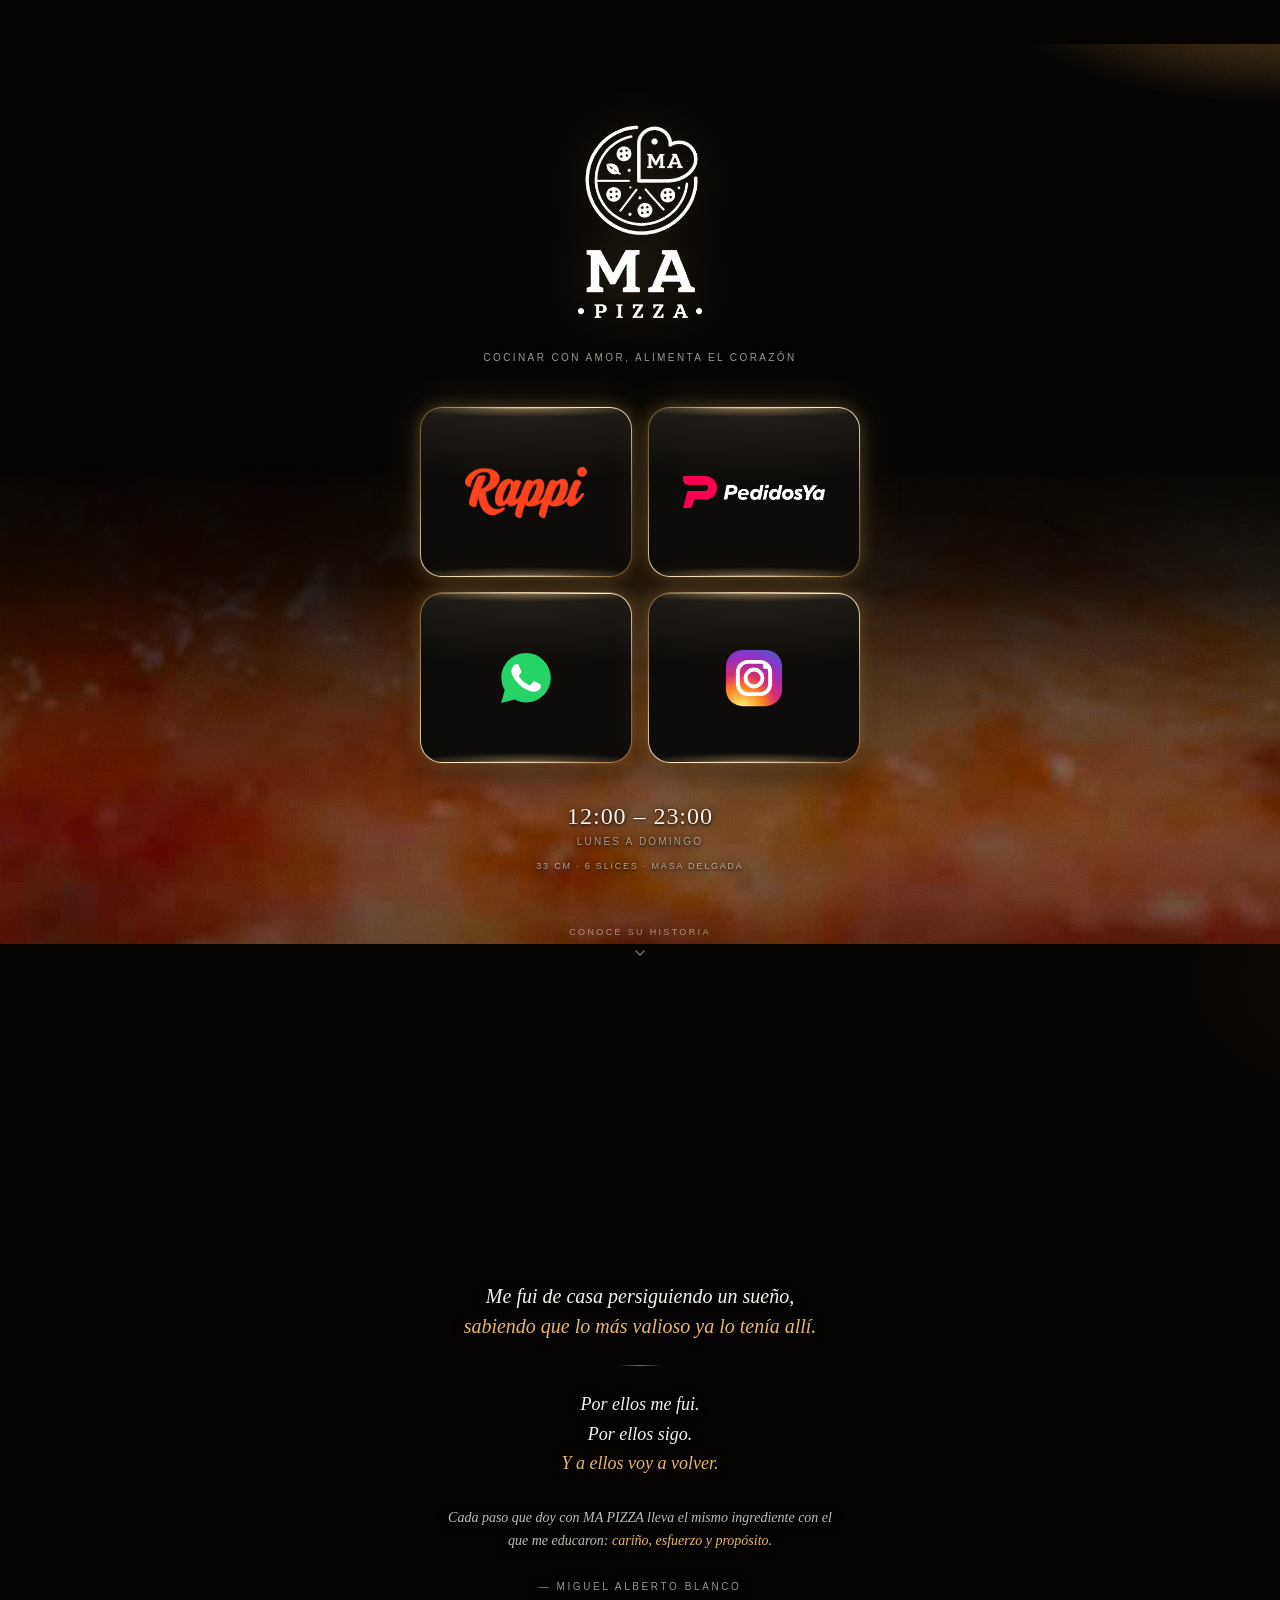
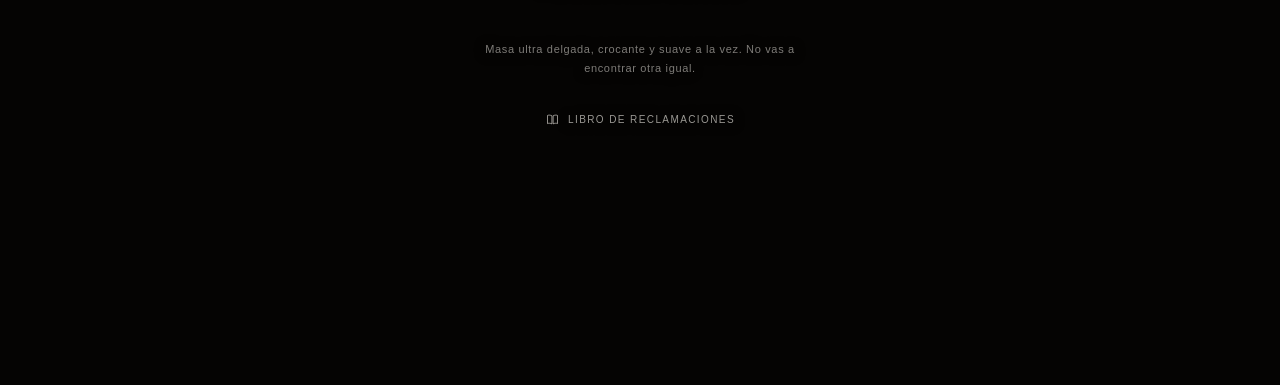
==== commit 66e988cf: "Reestructurar la primera vista y contar la historia en la segunda Sigue el boceto: la firma MA PIZZA" ====
--- a/index2.html
+++ b/index2.html
@@ -39,6 +39,7 @@
   --foto-horno: url("[data-uri]");
 
   --ma-marca:  url("[data-uri]");
+  --foto-familia: none;
   --ma-firma:  url("[data-uri]");
   --rappi:     url("[data-uri]");
   --pedidosya: url("[data-uri]");
@@ -56,7 +57,7 @@
   --sans:  -apple-system, BlinkMacSystemFont, 'Segoe UI', Roboto, 'Helvetica Neue', Arial, sans-serif;
 
   /* Alto de la tarjeta: manda en todo el ritmo vertical de la página. */
-  --alto-tarjeta: clamp(5.75rem, 21vw, 7.5rem);
+  --alto-tarjeta: clamp(5.25rem, 19vw, 6.75rem);
 
   color-scheme: dark;
 }
@@ -254,7 +255,7 @@
    primera, y poco abajo. Centrada a secas dejaba siglo y medio de negro
    bajo el último renglón, y al llegar al final parecía que la página se
    había quedado a medias. */
-.vista--relato {
+.vista--historia {
   /* Al fondo del panel, no centrado: 'center' reparte el sobrante mitad
      arriba y mitad abajo, y esa mitad de abajo era el negro del final.
      Aquí todo el aire se va arriba, que además es la separación entre
@@ -305,39 +306,30 @@
   }
 }
 
-/* =============================== cintillo ===============================
-   "COCINAR CON AMOR · MA · ALIMENTA EL CORAZÓN" de la referencia. */
-
-.cintillo {
-  display: flex;
-  align-items: center;
-  justify-content: center;
-  gap: clamp(0.5rem, 2.6vw, 1rem);
-  margin-bottom: clamp(1.5rem, 5.5vw, 2.5rem);
-}
-
-.cintillo span {
-  font-size: clamp(0.5625rem, 2.5vw, 0.75rem);
-  letter-spacing: 0.22em;
+/* =============================== cabecera ===============================
+   La firma preside la primera vista, como en el boceto. Al estar arriba,
+   los botones ya no necesitan repetir el logotipo en cada uno. */
+
+.cabecera {
+  text-align: center;
+  margin-bottom: clamp(1.75rem, 7vw, 2.75rem);
+}
+
+.cabecera .firma-alta {
+  width: clamp(6.5rem, 30vw, 9rem);
+  aspect-ratio: 274 / 404;
+  margin-inline: auto;
+  background-image: var(--ma-firma);
+  filter: drop-shadow(0 2px 26px rgba(232, 184, 102, 0.3));
+}
+
+.cabecera .lema {
+  margin: clamp(1rem, 4vw, 1.5rem) 0 0;
+  font-size: clamp(0.5rem, 2.3vw, 0.625rem);
+  letter-spacing: 0.24em;
   text-transform: uppercase;
-  color: rgba(247, 243, 236, 0.82);
-  white-space: nowrap;
-}
-
-.cintillo .punto {
-  width: 3px;
-  height: 3px;
-  border-radius: 50%;
-  background: rgba(247, 243, 236, 0.5);
-  flex: 0 0 auto;
-}
-
-.cintillo .sello {
-  width: clamp(2rem, 8vw, 2.75rem);
-  aspect-ratio: 217 / 215;
-  flex: 0 0 auto;
-  background-image: var(--ma-marca);
-  filter: drop-shadow(0 0 12px rgba(232, 184, 102, 0.35));
+  color: rgba(247, 243, 236, 0.62);
+  text-shadow: 0 1px 10px rgba(5, 4, 3, 0.9);
 }
 
 /* ================================ tarjetas ================================ */
@@ -346,15 +338,26 @@
   list-style: none;
   margin: 0;
   padding: 0;
+  /* Dos columnas, como el boceto. Cuatro botones en fila ocupaban toda la
+     pantalla de alto y no dejaban sitio ni al horario ni a la llamada. */
   display: grid;
-  gap: clamp(0.75rem, 3vw, 1.125rem);
-}
+  grid-template-columns: 1fr 1fr;
+  gap: clamp(0.625rem, 2.8vw, 1rem);
+}
+
+/* El aspect-ratio fija el alto preferido, pero el contenido puede
+   estirarlo: los logotipos de mapa de bits pedían más que los SVG y los
+   botones salían desiguales. Con la celda estirada y el botón al 100 %,
+   todos los de una fila miden lo que el más alto. */
+.enlaces > li { display: grid; }
+.tarjeta { height: 100%; }
 
 .tarjeta {
   --luz: 0.26;          /* intensidad del halo exterior en reposo */
   position: relative;
   display: block;
   min-height: var(--alto-tarjeta);
+  aspect-ratio: 5 / 4;
   border: 1.5px solid transparent;   /* el carril del degradado dorado */
   border-radius: clamp(16px, 4.5vw, 22px);
   text-decoration: none;
@@ -454,35 +457,13 @@
   position: relative;
   z-index: 2;
   height: 100%;
-  min-height: calc(var(--alto-tarjeta) - 3px);
-  display: grid;
-  grid-template-columns: minmax(0, 1fr) 1px minmax(0, 1fr);
-  align-items: center;
-  gap: clamp(0.75rem, 3.5vw, 1.5rem);
-  padding: clamp(0.75rem, 3vw, 1.25rem) clamp(0.875rem, 4vw, 1.75rem);
-}
-
-.celda {
-  min-width: 0;
   display: flex;
   align-items: center;
   justify-content: center;
-}
-
-.raya {
-  width: 1px;
-  height: 62%;
-  min-height: 2.5rem;
-  background: linear-gradient(
-    to bottom,
-    transparent,
-    rgba(247, 243, 236, 0.58) 18%,
-    rgba(247, 243, 236, 0.58) 82%,
-    transparent
-  );
-}
-
-.celda svg { display: block; max-width: 100%; height: auto; }
+  padding: clamp(0.75rem, 3.5vw, 1.25rem);
+}
+
+.cara svg { display: block; max-width: 100%; height: auto; }
 
 /* Cajas con background-image en vez de <img>: mismo resultado visual,
    una sola copia del archivo. Llevan role/aria-label para que el lector
@@ -497,22 +478,17 @@
 /* Cada logotipo pide su propio ancho para que todos pesen igual a la
    vista: el ojo compara manchas de tinta, no cajas. El aspect-ratio
    reserva el alto antes de que pinte la imagen, así nada salta. */
-.logo-ma {
-  width: clamp(3.5rem, 15vw, 5rem);
-  aspect-ratio: 217 / 215;
-  background-image: var(--ma-marca);
-}
 .logo-rappi {
-  width: clamp(6rem, 27vw, 9rem);
+  width: min(72%, 9rem);
   aspect-ratio: 620 / 260;
   background-image: var(--rappi);
 }
 .logo-pedidosya {
-  width: clamp(6.5rem, 29vw, 9.75rem);
+  width: min(84%, 10.5rem);
   aspect-ratio: 560 / 126;
   background-image: var(--pedidosya);
 }
-.logo-icono { width: clamp(2.75rem, 12vw, 4rem); height: auto; }
+.logo-icono { width: min(40%, 3.75rem); height: auto; }
 
 /* ------------------------ estados: dedo y ratón ------------------------ */
 
@@ -530,8 +506,8 @@
     --luz: 0.58;
   }
   .tarjeta:hover::before { opacity: 1; }
-  .tarjeta:hover .logo-ma { transform: scale(1.04); }
-  .celda .bmp { transition: transform 0.3s cubic-bezier(0.16, 1, 0.3, 1); }
+  .tarjeta:hover .bmp, .tarjeta:hover .logo-icono { transform: scale(1.05); }
+  .cara .bmp, .cara svg { transition: transform 0.3s cubic-bezier(0.16, 1, 0.3, 1); }
 }
 
 .tarjeta:focus-visible {
@@ -539,101 +515,132 @@
   outline-offset: 4px;
 }
 
-/* ================================ relato ================================
-   Lo que se encuentra al bajar. Antes ahí solo había negro: en el móvil,
-   al plegarse la barra del navegador, quedaban cien píxeles de nada. */
-
-.relato {
-  max-width: 23rem;
-  margin-inline: auto;
+/* ================================ horario ================================
+   En la primera vista, bajo los botones: es lo segundo que se mira
+   después de decidir por dónde pedir. */
+
+.horario {
+  margin-top: clamp(1.75rem, 7vw, 2.5rem);
   text-align: center;
-}
-
-.relato .rotulo {
+  text-shadow: 0 1px 12px rgba(5, 4, 3, 0.92), 0 1px 3px rgba(5, 4, 3, 0.8);
+}
+
+.horario .rango {
   margin: 0;
-  text-shadow: 0 1px 10px rgba(5, 4, 3, 0.9);
-  font-size: clamp(0.5625rem, 2.4vw, 0.625rem);
-  letter-spacing: 0.3em;
-  text-transform: uppercase;
-  color: var(--oro);
-}
-
-.relato .filete {
-  width: 2.5rem;
-  height: 1px;
-  margin: 1rem auto 1.25rem;
-  border: 0;
-  background: linear-gradient(to right, transparent, var(--oro), transparent);
-  opacity: 0.55;
-}
-
-.relato .cita {
-  margin: 0;
-  text-shadow: 0 1px 12px rgba(5, 4, 3, 0.9), 0 1px 3px rgba(5, 4, 3, 0.8);
   font-family: var(--serif);
-  font-style: italic;
-  font-size: clamp(0.9375rem, 4vw, 1.0625rem);
-  line-height: 1.72;
-  /* Casi blanco: este texto cae sobre la parte más clara de la foto y
-     con el gris de apoyo se perdía. */
-  color: rgba(247, 243, 236, 0.9);
-  text-wrap: pretty;
-}
-
-.relato .firma {
-  margin: 1.25rem 0 0;
-  text-shadow: 0 1px 10px rgba(5, 4, 3, 0.9);
-  font-size: clamp(0.5625rem, 2.4vw, 0.625rem);
-  letter-spacing: 0.26em;
-  text-transform: uppercase;
-  color: rgba(247, 243, 236, 0.62);
-}
-
-/* ================================ horario ================================ */
-
-.pie {
-  /* La sombra hace el trabajo que antes hacía apagar la foto: el texto se
-     lee sobre la pizza en vez de obligarla a desaparecer. */
-  text-shadow: 0 1px 12px rgba(5, 4, 3, 0.92), 0 1px 3px rgba(5, 4, 3, 0.8);
-  /* Este hueco no sobra: es lo que separa la voz de Miguel de la firma
-     de la casa, y lo que hace que la vista se llene sola. */
-  padding-top: clamp(3.5rem, 15vw, 6rem);
-  text-align: center;
-}
-
-.marca {
-  width: clamp(6.25rem, 27vw, 8.25rem);
-  aspect-ratio: 274 / 404;
-  margin-inline: auto;
-  background-image: var(--ma-firma);
-  filter: drop-shadow(0 2px 14px rgba(5, 4, 3, 0.9));
-}
-
-.datos {
-  margin: clamp(1.25rem, 5vw, 1.75rem) 0 0;
-  font-size: clamp(0.625rem, 2.6vw, 0.6875rem);
-  letter-spacing: 0.2em;
-  text-transform: uppercase;
-  color: var(--tenue);
-}
-
-.horario {
-  margin: 0.85rem 0 0;
-  font-family: var(--serif);
-  font-size: clamp(1.125rem, 5vw, 1.375rem);
+  font-size: clamp(1.25rem, 5.5vw, 1.5rem);
   letter-spacing: 0.04em;
   font-variant-numeric: tabular-nums;
   color: var(--hueso);
 }
 
 .horario .dias {
-  display: block;
-  margin-top: 0.4rem;
-  font-family: var(--sans);
+  margin: 0.4rem 0 0;
   font-size: clamp(0.5625rem, 2.4vw, 0.625rem);
   letter-spacing: 0.22em;
   text-transform: uppercase;
   color: var(--tenue);
+}
+
+.horario .datos {
+  margin: 0.9rem 0 0;
+  font-size: clamp(0.5rem, 2.2vw, 0.5625rem);
+  letter-spacing: 0.2em;
+  text-transform: uppercase;
+  /* 0.42 daba 3.75:1 aquí: esta línea cayó sobre la franja de pizza, que
+     ahora es más clara que cuando se eligió el tono. */
+  color: rgba(247, 243, 236, 0.6);
+}
+
+/* ================================ historia ================================
+   La segunda vista: el retrato, la voz de Miguel y la firma. */
+
+.retrato {
+  margin: 0 calc(-1 * clamp(1rem, 4.5vw, 1.75rem)) clamp(1.75rem, 7vw, 2.75rem);
+  aspect-ratio: 1 / 1;
+  background-image: var(--foto-familia);
+  background-size: cover;
+  background-position: 50% 22%;
+  /* Una sola capa de máscara. Cruzar dos con mask-composite se comporta
+     distinto en cada navegador, y para un fundido a negro basta con el
+     vertical: el retrato nace del mismo negro en el que está escrita la
+     historia. */
+  -webkit-mask-image: linear-gradient(to bottom, #000 0%, #000 44%, rgba(0,0,0,0.5) 74%, transparent 98%);
+          mask-image: linear-gradient(to bottom, #000 0%, #000 44%, rgba(0,0,0,0.5) 74%, transparent 98%);
+}
+
+.historia {
+  max-width: 24rem;
+  margin-inline: auto;
+  text-align: center;
+  text-shadow: 0 1px 14px rgba(5, 4, 3, 0.95), 0 1px 3px rgba(5, 4, 3, 0.85);
+}
+
+.historia .voz {
+  margin: 0;
+  font-family: var(--serif);
+  font-style: italic;
+  font-size: clamp(1.0625rem, 4.6vw, 1.25rem);
+  line-height: 1.5;
+  color: var(--hueso);
+  text-wrap: balance;
+}
+
+.historia .voz--coro {
+  font-size: clamp(0.9375rem, 4.1vw, 1.125rem);
+  line-height: 1.62;
+}
+
+/* El dorado marca el giro de cada idea. Es el mismo recurso de la
+   referencia del cliente y lo que evita que el bloque se lea como un
+   muro de cursiva. */
+.historia em {
+  font-style: inherit;
+  color: var(--oro);
+}
+
+.historia .filete {
+  width: 2.75rem;
+  height: 1px;
+  margin: clamp(1.1rem, 4.5vw, 1.5rem) auto;
+  border: 0;
+  background: linear-gradient(to right, transparent, var(--oro), transparent);
+  opacity: 0.6;
+}
+
+.historia .apunte {
+  margin: clamp(1.25rem, 5vw, 1.75rem) 0 0;
+  font-family: var(--serif);
+  font-style: italic;
+  font-size: clamp(0.8125rem, 3.4vw, 0.875rem);
+  line-height: 1.68;
+  color: rgba(247, 243, 236, 0.78);
+  text-wrap: pretty;
+}
+
+.historia .firma {
+  margin: clamp(1.25rem, 5vw, 1.75rem) 0 0;
+  font-size: clamp(0.5625rem, 2.4vw, 0.625rem);
+  letter-spacing: 0.26em;
+  text-transform: uppercase;
+  color: rgba(247, 243, 236, 0.6);
+}
+
+/* ================================== pie ================================== */
+
+.pie {
+  margin-top: clamp(2rem, 8vw, 3rem);
+  text-align: center;
+  text-shadow: 0 1px 12px rgba(5, 4, 3, 0.92), 0 1px 3px rgba(5, 4, 3, 0.8);
+}
+
+.pie .cierre {
+  max-width: 22rem;
+  margin: 0 auto;
+  font-size: clamp(0.625rem, 2.7vw, 0.6875rem);
+  line-height: 1.7;
+  letter-spacing: 0.06em;
+  color: rgba(247, 243, 236, 0.5);
 }
 
 .reclamos {
@@ -642,7 +649,7 @@
   align-items: center;
   gap: 0.5rem;
   min-height: 2.75rem;
-  margin-top: clamp(1.25rem, 5vw, 1.75rem);
+  margin-top: clamp(0.75rem, 3vw, 1.25rem);
   padding-inline: 1rem;
   color: rgba(247, 243, 236, 0.62);
   text-decoration: none;
@@ -695,9 +702,8 @@
    crece es el aire alrededor y el tamaño de los logotipos. */
 
 @media (min-width: 48rem) {
-  :root { --alto-tarjeta: 7rem; }
+  :root { --alto-tarjeta: 6.5rem; }
   .envoltura { max-width: 31rem; padding-block: 2.75rem; }
-  .marca { width: 6.25rem; }
 }
 
 /* Móvil apaisado y pantallas bajas: nada de scroll innecesario. */
@@ -707,7 +713,14 @@
   html { scroll-snap-type: none; }
   .vista { min-height: 0; padding-block: 1.5rem; scroll-snap-align: none; }
   .senuelo { display: none; }
-  .envoltura { max-width: 27rem; }
+  .envoltura { max-width: 34rem; }
+  /* Apaisado: los cuatro botones en fila, que de ancho va sobrado. */
+  .enlaces { grid-template-columns: repeat(4, 1fr); }
+  .tarjeta { aspect-ratio: 4 / 3; }
+  .cabecera { margin-bottom: 1rem; }
+  .cabecera .firma-alta { width: 4.5rem; }
+  .horario { margin-top: 1rem; }
+  .retrato { aspect-ratio: 16 / 9; margin-bottom: 1rem; }
   .cintillo { margin-bottom: 1rem; }
   .cara { padding-block: 0.5rem; }
   .logo-ma        { width: 2.75rem; }
@@ -716,11 +729,12 @@
   .logo-icono     { width: 2.25rem; }
   .enlaces { gap: 0.625rem; }
   .pie { padding-top: 1rem; }
-  .marca { width: 4.25rem; }
-  .relato { max-width: 26rem; }
-  .relato .cita { font-size: 0.8125rem; line-height: 1.6; }
-  .relato .filete { margin: 0.6rem auto 0.75rem; }
-  .relato .firma { margin-top: 0.75rem; }
+  .historia { max-width: 30rem; }
+  .historia .voz { font-size: 1rem; line-height: 1.45; }
+  .historia .filete { margin: 0.75rem auto; }
+  .historia .apunte { margin-top: 0.9rem; }
+  .historia .firma { margin-top: 0.9rem; }
+  .pie { margin-top: 1.25rem; }
 }
 
 /* Teléfonos muy estrechos (iPhone SE): el cintillo se parte en dos. */
@@ -740,6 +754,9 @@
   object-position: 42% 58%;
   background-position: 42% 58%;
 }
+
+/* Sin retrato, la historia se cuenta sobre el negro y ya. */
+.retrato { display: none; }
 </style>
 </style>
 </head>
@@ -764,17 +781,14 @@
 <!-- ===================== VISTA 1 — dónde pedir ===================== -->
 <section class="vista vista--pedidos">
 
-  <!-- =============================== cintillo =============================== -->
-  <header class="cintillo entra" style="--d:60ms">
-    <span class="punto"></span>
-    <span>Cocinar con amor</span>
-    <i class="bmp sello" aria-hidden="true"></i>
-    <span>Alimenta el corazón</span>
-    <span class="punto"></span>
+  <!-- =============================== cabecera =============================== -->
+  <header class="cabecera entra" style="--d:60ms">
+    <i class="bmp firma-alta" role="img" aria-label="MA PIZZA"></i>
+    <p class="lema">Cocinar con amor, alimenta el corazón</p>
   </header>
 
   <!-- ================================================================
-       ENLACES — aquí se cambian las URLs de cada tarjeta.
+       ENLACES — aquí se cambian las URLs de cada botón.
        WhatsApp usa el formato https://wa.me/51XXXXXXXXX (sin + ni espacios).
        ================================================================ -->
   <ul class="enlaces">
@@ -785,82 +799,73 @@
          target="_blank" rel="noopener noreferrer"
          aria-label="Pedir MA Pizza por Rappi">
         <span class="destello"></span>
-        <span class="cara">
-          <span class="celda"><i class="bmp logo-ma" role="img" aria-label="MA Pizza"></i></span>
-          <span class="raya"></span>
-          <span class="celda"><i class="bmp logo-rappi" role="img" aria-label="Rappi"></i></span>
-        </span>
+        <span class="cara"><i class="bmp logo-rappi" role="img" aria-label="Rappi"></i></span>
       </a>
     </li>
 
-    <li class="entra" style="--d:290ms">
+    <li class="entra" style="--d:260ms">
       <a class="tarjeta" style="--fase:-2.2s"
          href="https://www.pedidosya.com.pe/restaurantes/lima/ma-pizza-surquillo-85785ef5-3ee0-4264-8570-6dda9b44dc6e-menu"
          target="_blank" rel="noopener noreferrer"
          aria-label="Pedir MA Pizza por PedidosYa">
         <span class="destello"></span>
-        <span class="cara">
-          <span class="celda"><i class="bmp logo-ma" role="img" aria-label="MA Pizza"></i></span>
-          <span class="raya"></span>
-          <span class="celda"><i class="bmp logo-pedidosya" role="img" aria-label="PedidosYa"></i></span>
-        </span>
+        <span class="cara"><i class="bmp logo-pedidosya" role="img" aria-label="PedidosYa"></i></span>
       </a>
     </li>
 
-    <li class="entra" style="--d:380ms">
+    <li class="entra" style="--d:320ms">
       <a class="tarjeta" style="--fase:-4.4s"
          href="https://wa.me/51982000004"
          target="_blank" rel="noopener noreferrer"
          aria-label="Pedir MA Pizza por WhatsApp">
         <span class="destello"></span>
         <span class="cara">
-          <span class="celda"><i class="bmp logo-ma" role="img" aria-label="MA Pizza"></i></span>
-          <span class="raya"></span>
-          <span class="celda">
-            <svg class="logo-icono" viewBox="0 0 24 24" role="img" aria-label="WhatsApp">
-              <path fill="#25D366" d="M12.04 2C6.6 2 2.17 6.43 2.17 11.87c0 1.74.46 3.44 1.32 4.94L2.09 22l5.32-1.38a9.85 9.85 0 0 0 4.63 1.18h.01c5.44 0 9.87-4.43 9.87-9.87a9.8 9.8 0 0 0-2.89-6.98A9.8 9.8 0 0 0 12.04 2Z"/>
-              <path fill="#fff" d="M17.4 14.36c-.29-.15-1.72-.85-1.99-.94-.27-.1-.46-.15-.66.15-.19.29-.75.94-.92 1.13-.17.2-.34.22-.63.08-.29-.15-1.23-.46-2.35-1.45-.87-.77-1.45-1.73-1.62-2.02-.17-.29-.02-.45.13-.6.13-.13.29-.34.44-.51.15-.17.19-.29.29-.49.1-.19.05-.36-.02-.51-.07-.15-.66-1.58-.9-2.17-.24-.57-.48-.49-.66-.5h-.56c-.19 0-.51.07-.77.36-.27.29-1.01 1-1.01 2.43s1.04 2.82 1.18 3.01c.15.2 2.04 3.12 4.95 4.37.69.3 1.23.48 1.65.61.69.22 1.33.19 1.83.12.56-.09 1.72-.7 1.96-1.38.24-.68.24-1.27.17-1.39-.07-.12-.26-.19-.55-.34Z"/>
-            </svg>
-          </span>
+          <svg class="logo-icono" viewBox="0 0 24 24" role="img" aria-label="WhatsApp">
+            <path fill="#25D366" d="M12.04 2C6.6 2 2.17 6.43 2.17 11.87c0 1.74.46 3.44 1.32 4.94L2.09 22l5.32-1.38a9.85 9.85 0 0 0 4.63 1.18h.01c5.44 0 9.87-4.43 9.87-9.87a9.8 9.8 0 0 0-2.89-6.98A9.8 9.8 0 0 0 12.04 2Z"/>
+            <path fill="#fff" d="M17.4 14.36c-.29-.15-1.72-.85-1.99-.94-.27-.1-.46-.15-.66.15-.19.29-.75.94-.92 1.13-.17.2-.34.22-.63.08-.29-.15-1.23-.46-2.35-1.45-.87-.77-1.45-1.73-1.62-2.02-.17-.29-.02-.45.13-.6.13-.13.29-.34.44-.51.15-.17.19-.29.29-.49.1-.19.05-.36-.02-.51-.07-.15-.66-1.58-.9-2.17-.24-.57-.48-.49-.66-.5h-.56c-.19 0-.51.07-.77.36-.27.29-1.01 1-1.01 2.43s1.04 2.82 1.18 3.01c.15.2 2.04 3.12 4.95 4.37.69.3 1.23.48 1.65.61.69.22 1.33.19 1.83.12.56-.09 1.72-.7 1.96-1.38.24-.68.24-1.27.17-1.39-.07-.12-.26-.19-.55-.34Z"/>
+          </svg>
         </span>
       </a>
     </li>
 
-    <li class="entra" style="--d:470ms">
+    <li class="entra" style="--d:380ms">
       <a class="tarjeta" style="--fase:-6.6s"
          href="https://www.instagram.com/mapizza.pe/"
          target="_blank" rel="noopener noreferrer"
          aria-label="MA Pizza en Instagram">
         <span class="destello"></span>
         <span class="cara">
-          <span class="celda"><i class="bmp logo-ma" role="img" aria-label="MA Pizza"></i></span>
-          <span class="raya"></span>
-          <span class="celda">
-            <svg class="logo-icono" viewBox="0 0 32 32" role="img" aria-label="Instagram">
-              <defs>
-                <radialGradient id="ig" cx="0.28" cy="1.06" r="1.22">
-                  <stop offset="0"    stop-color="#fdf497"/>
-                  <stop offset="0.10" stop-color="#fdd85d"/>
-                  <stop offset="0.34" stop-color="#fa7e1e"/>
-                  <stop offset="0.53" stop-color="#d62976"/>
-                  <stop offset="0.76" stop-color="#962fbf"/>
-                  <stop offset="1"    stop-color="#4f5bd5"/>
-                </radialGradient>
-              </defs>
-              <rect x="1" y="1" width="30" height="30" rx="9" fill="url(#ig)"/>
-              <rect x="7.4" y="7.4" width="17.2" height="17.2" rx="5.4" fill="none" stroke="#fff" stroke-width="2.1"/>
-              <circle cx="16" cy="16" r="4.5" fill="none" stroke="#fff" stroke-width="2.1"/>
-              <circle cx="22.1" cy="9.9" r="1.35" fill="#fff"/>
-            </svg>
-          </span>
+          <svg class="logo-icono" viewBox="0 0 32 32" role="img" aria-label="Instagram">
+            <defs>
+              <radialGradient id="ig" cx="0.28" cy="1.06" r="1.22">
+                <stop offset="0"    stop-color="#fdf497"/>
+                <stop offset="0.10" stop-color="#fdd85d"/>
+                <stop offset="0.34" stop-color="#fa7e1e"/>
+                <stop offset="0.53" stop-color="#d62976"/>
+                <stop offset="0.76" stop-color="#962fbf"/>
+                <stop offset="1"    stop-color="#4f5bd5"/>
+              </radialGradient>
+            </defs>
+            <rect x="1" y="1" width="30" height="30" rx="9" fill="url(#ig)"/>
+            <rect x="7.4" y="7.4" width="17.2" height="17.2" rx="5.4" fill="none" stroke="#fff" stroke-width="2.1"/>
+            <circle cx="16" cy="16" r="4.5" fill="none" stroke="#fff" stroke-width="2.1"/>
+            <circle cx="22.1" cy="9.9" r="1.35" fill="#fff"/>
+          </svg>
         </span>
       </a>
     </li>
 
   </ul>
 
-  <a class="senuelo entra" href="#relato" style="--d:620ms">
-    <span>Desliza</span>
+  <!-- HORARIO — cambiar aquí si varía la atención. -->
+  <div class="horario entra" style="--d:460ms">
+    <p class="rango">12:00 – 23:00</p>
+    <p class="dias">Lunes a domingo</p>
+    <p class="datos">33 cm · 6 slices · masa delgada</p>
+  </div>
+
+  <a class="senuelo entra" href="#historia" style="--d:540ms">
+    <span>Conoce su historia</span>
     <svg viewBox="0 0 24 24" fill="none" stroke="currentColor" stroke-width="1.8"
          stroke-linecap="round" stroke-linejoin="round" aria-hidden="true">
       <path d="m6 9 6 6 6-6" />
@@ -869,45 +874,50 @@
 
 </section>
 
-<!-- ===================== VISTA 2 — quién la hace ===================== -->
-<section class="vista vista--relato" id="relato">
+<!-- ===================== VISTA 2 — su historia ===================== -->
+<section class="vista vista--historia" id="historia">
+
+  <i class="retrato asoma" role="img"
+     aria-label="Miguel Alberto Blanco con su familia"></i>
 
   <!-- ================================================================
-       RELATO — el texto de marca. Tres frases como mucho: aquí abajo se
-       lee de paso, no se estudia.
+       HISTORIA — el texto de Miguel. Lo que va en <em> sale en dorado.
        ================================================================ -->
-  <div class="relato asoma">
-    <p class="rotulo">Pizza de autor</p>
+  <div class="historia asoma" style="--d:120ms">
+    <p class="voz">
+      Me fui de casa persiguiendo un sueño,
+      <em>sabiendo que lo más valioso ya lo tenía allí.</em>
+    </p>
+
     <hr class="filete" />
-    <p class="cita">
-      Masa ultra delgada, crocante y suave a la vez. Deja saborear cada
-      ingrediente por separado y todos juntos, y al llevar tan poca masa
-      se come ligera. No vas a encontrar otra igual.
+
+    <p class="voz voz--coro">
+      Por ellos me fui.<br />
+      Por ellos sigo.<br />
+      <em>Y a ellos voy a volver.</em>
     </p>
-    <p class="firma">Miguel Blanco</p>
+
+    <p class="apunte">
+      Cada paso que doy con MA PIZZA lleva el mismo ingrediente con el que me
+      educaron: <em>cariño, esfuerzo y propósito.</em>
+    </p>
+
+    <p class="firma">— Miguel Alberto Blanco</p>
   </div>
 
-  <!-- ================================ pie ================================ -->
-  <footer class="pie">
-    <i class="bmp marca asoma" role="img" aria-label="MA PIZZA" style="--d:120ms"></i>
-
-    <div class="asoma" style="--d:220ms">
-      <!-- HORARIO — cambiar aquí si varía la atención. -->
-      <p class="datos">33 cm · 6 slices · masa delgada</p>
-      <p class="horario">
-        12:00 – 23:00
-        <span class="dias">Lunes a domingo</span>
-      </p>
-
-      <!-- RECLAMACIONES — reemplazar el href por la URL del libro virtual. -->
-      <a class="reclamos" href="#" rel="noopener">
-        <svg viewBox="0 0 24 24" fill="none" aria-hidden="true">
-          <path d="M4 5.5C6.2 4.7 8.5 4.8 11 6v13c-2.5-1.2-4.8-1.3-7-.5v-13Z" stroke="currentColor" stroke-width="1.5"/>
-          <path d="M20 5.5c-2.2-.8-4.5-.7-7 .5v13c2.5-1.2 4.8-1.3 7-.5v-13Z" stroke="currentColor" stroke-width="1.5"/>
-        </svg>
-        Libro de reclamaciones
-      </a>
-    </div>
+  <footer class="pie asoma" style="--d:240ms">
+    <p class="cierre">
+      Masa ultra delgada, crocante y suave a la vez. No vas a encontrar otra igual.
+    </p>
+
+    <!-- RECLAMACIONES — reemplazar el href por la URL del libro virtual. -->
+    <a class="reclamos" href="#" rel="noopener">
+      <svg viewBox="0 0 24 24" fill="none" aria-hidden="true">
+        <path d="M4 5.5C6.2 4.7 8.5 4.8 11 6v13c-2.5-1.2-4.8-1.3-7-.5v-13Z" stroke="currentColor" stroke-width="1.5"/>
+        <path d="M20 5.5c-2.2-.8-4.5-.7-7 .5v13c2.5-1.2 4.8-1.3 7-.5v-13Z" stroke="currentColor" stroke-width="1.5"/>
+      </svg>
+      Libro de reclamaciones
+    </a>
   </footer>
 
 </section>
@@ -970,7 +980,11 @@
         vigia.unobserve(entradas[k].target);
       }
     }
-  }, { rootMargin: '0px 0px -12% 0px' });
+  /* Sin margen negativo abajo. Con -12 % el navegador encoge la zona de
+     detección, y un bloque pegado al final del documento —el pie— nunca
+     llegaba a entrar en ella: se quedaba invisible para siempre por mucho
+     que bajaras. */
+  }, { threshold: 0 });
 
   for (i = 0; i < piezas.length; i++) { vigia.observe(piezas[i]); }
 })();
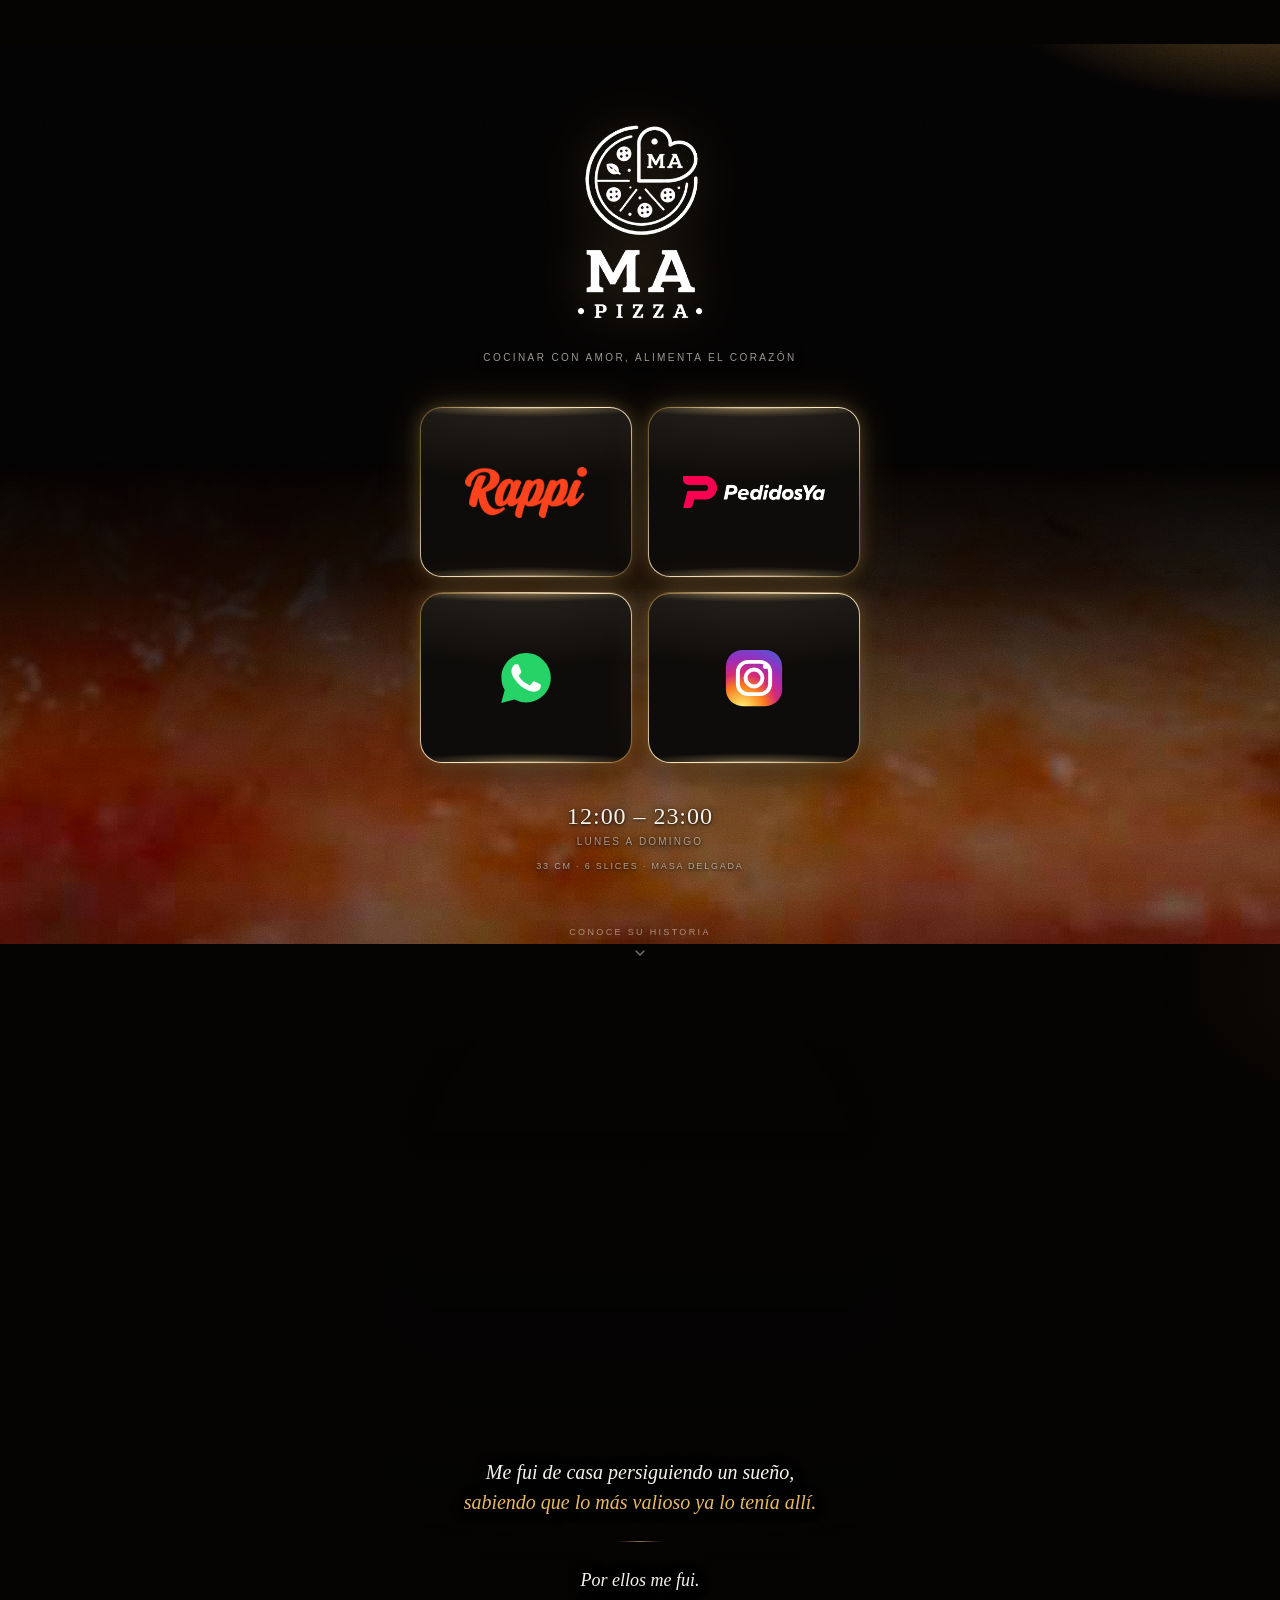
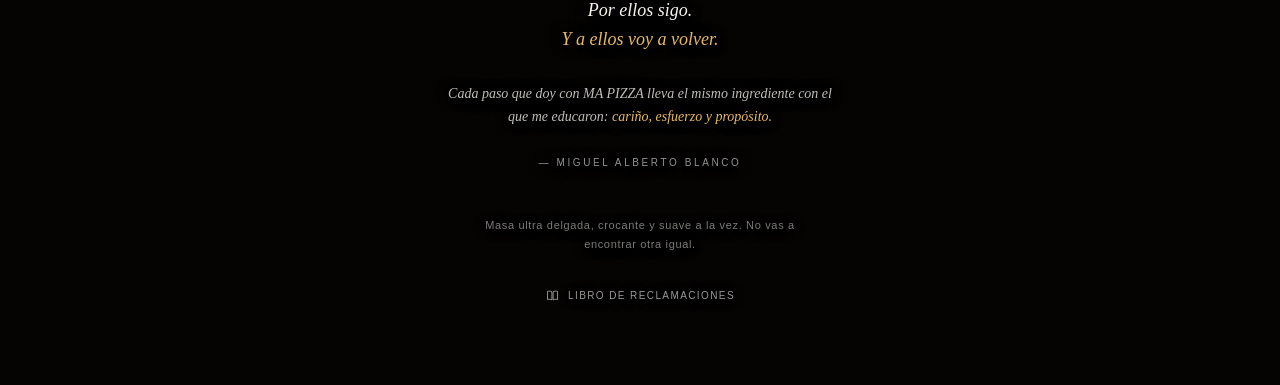
==== commit 21cc1e75: "Llevar el retrato al fondo de la vista de la historia Deja de ser un recuadro dentro de la vista y p" ====
--- a/index2.html
+++ b/index2.html
@@ -263,8 +263,9 @@
   /* Tiene que medir una pantalla entera. Si mide menos, el navegador no
      puede desplazarse lo suficiente para dejarla arriba del todo, y al
      final acabas viendo la cola vacía de la vista anterior: ese era el
-     negro. Y como mide una pantalla, su contenido la reparte en vez de
-     amontonarse y dejar hueco. */
+     negro. */
+  /* El texto abajo: arriba manda el retrato. */
+  justify-content: flex-end;
   padding-top: clamp(2.5rem, 10vw, 4rem);
   padding-bottom: calc(clamp(1rem, 3vw, 1.5rem) + env(safe-area-inset-bottom));
 }
@@ -555,19 +556,50 @@
 /* ================================ historia ================================
    La segunda vista: el retrato, la voz de Miguel y la firma. */
 
+/* El retrato no es una ilustración dentro de la vista: ES la vista. Cubre
+   el panel entero, a sangre, y la historia se escribe encima. Es su
+   esencia, así que manda él y el texto se acomoda debajo. */
 .retrato {
-  margin: 0 calc(-1 * clamp(1rem, 4.5vw, 1.75rem)) clamp(1.75rem, 7vw, 2.75rem);
-  aspect-ratio: 1 / 1;
+  position: absolute;
+  inset: 0;
+  /* A sangre: se sale del padding lateral de la envoltura para llegar al
+     borde de la pantalla, como en la referencia. */
+  margin-inline: calc(-1 * clamp(1rem, 4.5vw, 1.75rem));
+  z-index: 0;
   background-image: var(--foto-familia);
   background-size: cover;
-  background-position: 50% 22%;
+  background-position: 50% 12%;
   /* Una sola capa de máscara. Cruzar dos con mask-composite se comporta
-     distinto en cada navegador, y para un fundido a negro basta con el
-     vertical: el retrato nace del mismo negro en el que está escrita la
-     historia. */
-  -webkit-mask-image: linear-gradient(to bottom, #000 0%, #000 44%, rgba(0,0,0,0.5) 74%, transparent 98%);
-          mask-image: linear-gradient(to bottom, #000 0%, #000 44%, rgba(0,0,0,0.5) 74%, transparent 98%);
-}
+     distinto en cada navegador, y con el vertical basta: el retrato
+     entra desde arriba y se deshace antes de llegar al texto. */
+  -webkit-mask-image: linear-gradient(to bottom, #000 0%, #000 40%, rgba(0,0,0,0.45) 66%, transparent 88%);
+          mask-image: linear-gradient(to bottom, #000 0%, #000 40%, rgba(0,0,0,0.45) 66%, transparent 88%);
+}
+
+/* Viñeta y fundido. Hacen tres cosas a la vez: apagan los bordes del
+   retrato —lo de los bordes difuminados—, tapan la franja de pizza del
+   fondo fijo, que aquí competiría con la familia, y le dan al texto una
+   base sobre la que se lee sin pelear. */
+.vista--historia::before {
+  content: '';
+  position: absolute;
+  inset: 0;
+  margin-inline: calc(-1 * clamp(1rem, 4.5vw, 1.75rem));
+  z-index: 1;
+  pointer-events: none;
+  background:
+    radial-gradient(118% 76% at 50% 20%, transparent 38%, rgba(5, 4, 3, 0.6) 100%),
+    linear-gradient(to bottom,
+      transparent 10%,
+      rgba(5, 4, 3, 0.36) 38%,
+      rgba(5, 4, 3, 0.84) 60%,
+      rgba(5, 4, 3, 0.96) 76%,
+      var(--negro) 100%);
+}
+
+/* Y el texto por delante de las dos capas. */
+.vista--historia > .historia,
+.vista--historia > .pie { position: relative; z-index: 2; }
 
 .historia {
   max-width: 24rem;
@@ -720,7 +752,7 @@
   .cabecera { margin-bottom: 1rem; }
   .cabecera .firma-alta { width: 4.5rem; }
   .horario { margin-top: 1rem; }
-  .retrato { aspect-ratio: 16 / 9; margin-bottom: 1rem; }
+  .retrato { background-position: 50% 20%; }
   .cintillo { margin-bottom: 1rem; }
   .cara { padding-block: 0.5rem; }
   .logo-ma        { width: 2.75rem; }
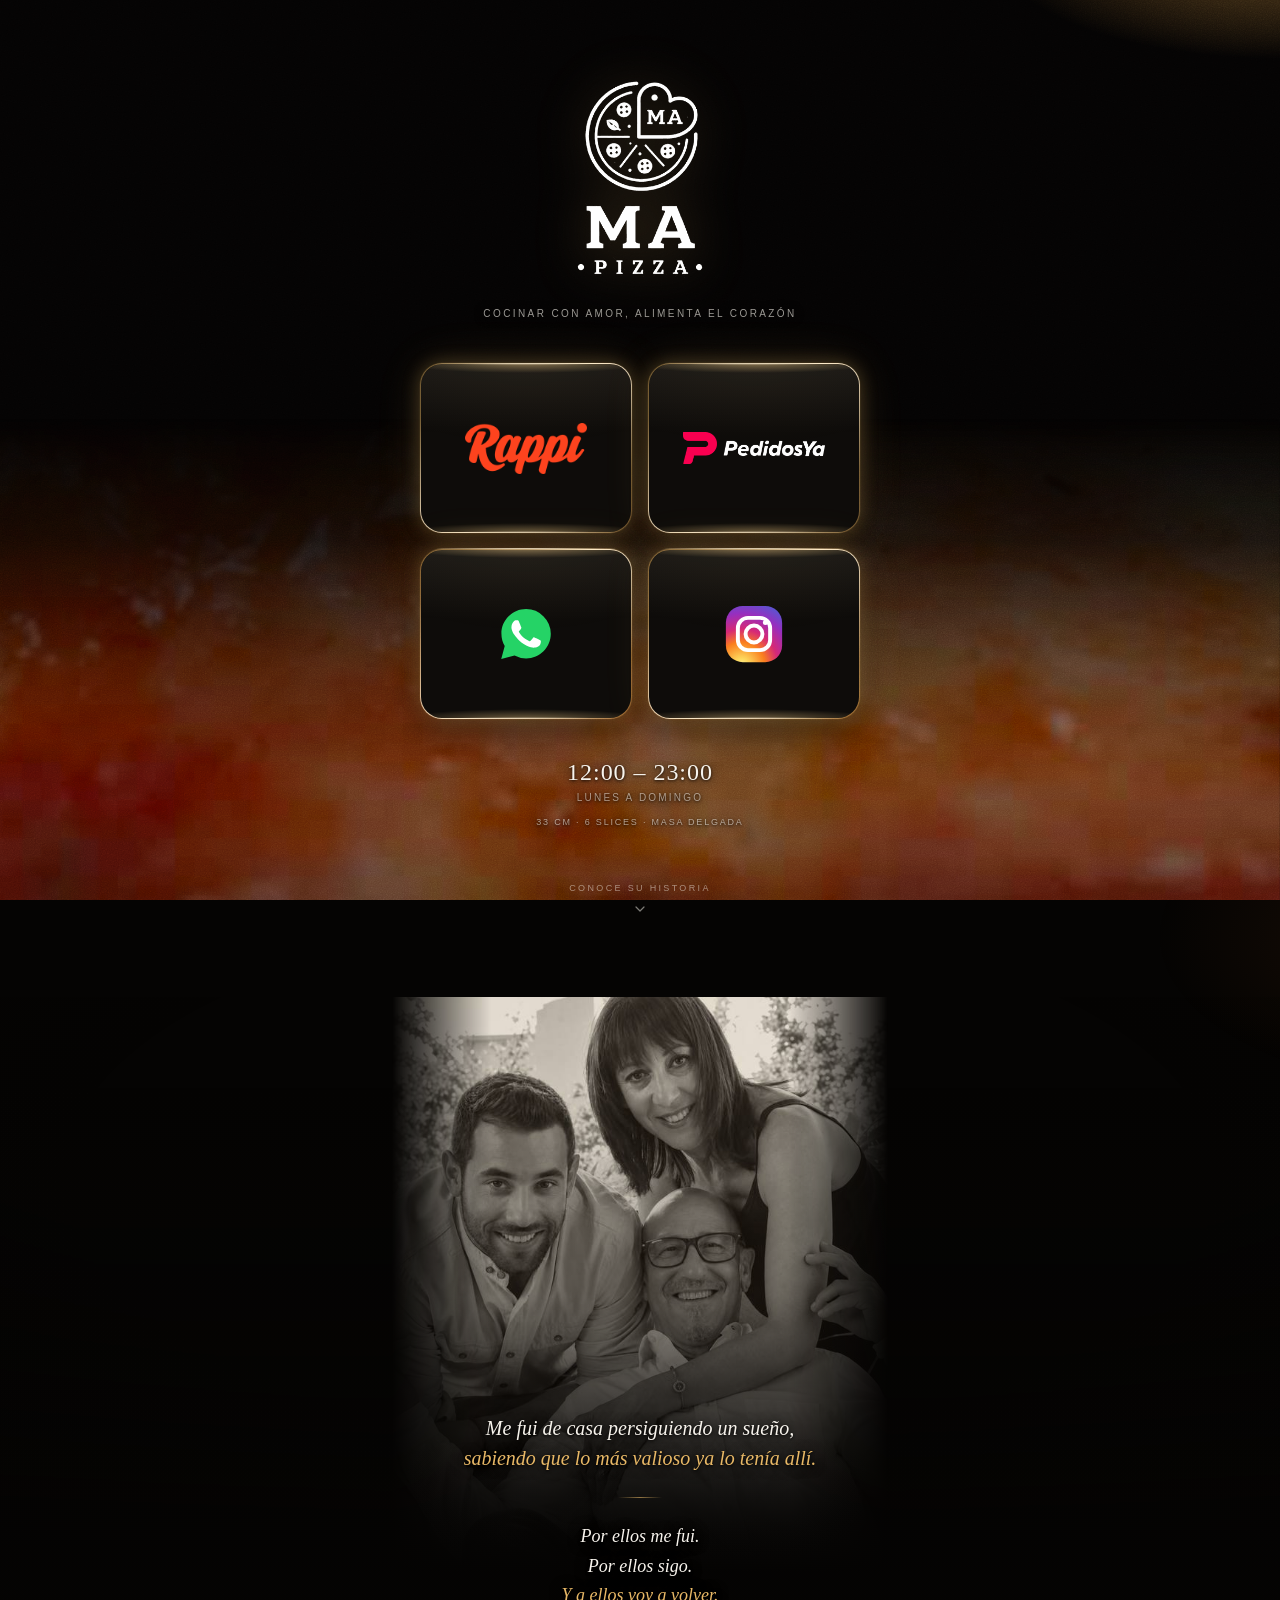
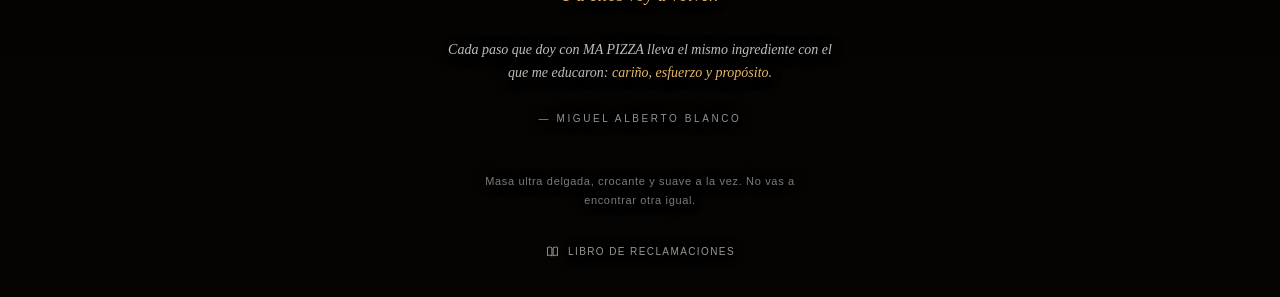
==== commit dfbe12a2: "Incrustar el retrato de la familia en la vista de la historia Estaba en el servidor como familia.jpe" ====
--- a/index2.html
+++ b/index2.html
@@ -39,7 +39,7 @@
   --foto-horno: url("[data-uri]");
 
   --ma-marca:  url("[data-uri]");
-  --foto-familia: none;
+  --foto-familia: url("[data-uri]");
   --ma-firma:  url("[data-uri]");
   --rappi:     url("[data-uri]");
   --pedidosya: url("[data-uri]");
@@ -559,21 +559,40 @@
 /* El retrato no es una ilustración dentro de la vista: ES la vista. Cubre
    el panel entero, a sangre, y la historia se escribe encima. Es su
    esencia, así que manda él y el texto se acomoda debajo. */
-.retrato {
+/* Marco y retrato son dos capas porque cada una lleva su propia máscara:
+   la de los lados aquí y la de abajo en el retrato. Cruzar dos máscaras
+   en un solo elemento con mask-composite se comporta distinto en cada
+   navegador; anidarlas funciona en todos. */
+.marco-retrato {
   position: absolute;
-  inset: 0;
+  inset: 0 0 auto 0;
+  /* Dos tercios de la pantalla, no la pantalla entera. La foto es
+     cuadrada y el panel vertical: a pantalla completa, 'cover' recorta
+     tanto de ancho que parte por la mitad la cara del hijo. A esta altura
+     entran los tres y solo se pierde algo de fondo por los lados. */
+  height: 64%;
   /* A sangre: se sale del padding lateral de la envoltura para llegar al
      borde de la pantalla, como en la referencia. */
   margin-inline: calc(-1 * clamp(1rem, 4.5vw, 1.75rem));
   z-index: 0;
+  /* En el móvil esto solo suaviza el borde de la pantalla; en pantallas
+     anchas es lo que evita que la foto se lea como un rectángulo pegado
+     en mitad del negro. */
+  -webkit-mask-image: linear-gradient(to right, transparent 0%, #000 7%, #000 93%, transparent 100%);
+          mask-image: linear-gradient(to right, transparent 0%, #000 7%, #000 93%, transparent 100%);
+}
+
+.retrato {
+  position: absolute;
+  inset: 0;
   background-image: var(--foto-familia);
   background-size: cover;
-  background-position: 50% 12%;
+  background-position: 50% 40%;
   /* Una sola capa de máscara. Cruzar dos con mask-composite se comporta
      distinto en cada navegador, y con el vertical basta: el retrato
      entra desde arriba y se deshace antes de llegar al texto. */
-  -webkit-mask-image: linear-gradient(to bottom, #000 0%, #000 40%, rgba(0,0,0,0.45) 66%, transparent 88%);
-          mask-image: linear-gradient(to bottom, #000 0%, #000 40%, rgba(0,0,0,0.45) 66%, transparent 88%);
+  -webkit-mask-image: linear-gradient(to bottom, #000 0%, #000 52%, rgba(0,0,0,0.45) 80%, transparent 100%);
+          mask-image: linear-gradient(to bottom, #000 0%, #000 52%, rgba(0,0,0,0.45) 80%, transparent 100%);
 }
 
 /* Viñeta y fundido. Hacen tres cosas a la vez: apagan los bordes del
@@ -584,7 +603,10 @@
   content: '';
   position: absolute;
   inset: 0;
-  margin-inline: calc(-1 * clamp(1rem, 4.5vw, 1.75rem));
+  /* A ventana completa, no solo la columna: en pantallas anchas el fondo
+     de pizza quedaba encendido a los lados y hacía que el retrato se
+     leyera como un recorte pegado en mitad del negro. */
+  margin-inline: calc(50% - 50vw);
   z-index: 1;
   pointer-events: none;
   background:
@@ -735,7 +757,16 @@
 
 @media (min-width: 48rem) {
   :root { --alto-tarjeta: 6.5rem; }
-  .envoltura { max-width: 31rem; padding-block: 2.75rem; }
+  /* La columna es estrecha y el negro de alrededor mucho: el borde del
+     retrato se nota más que en el móvil y necesita más recorrido. */
+  .marco-retrato {
+    -webkit-mask-image: linear-gradient(to right, transparent 0%, #000 20%, #000 80%, transparent 100%);
+            mask-image: linear-gradient(to right, transparent 0%, #000 20%, #000 80%, transparent 100%);
+  }
+  /* Sin padding vertical: el aire lo ponen las vistas. El que había aquí
+     sobresalía por debajo del último panel y dejaba asomar una franja del
+     fondo de pizza bajo la historia. */
+  .envoltura { max-width: 31rem; }
 }
 
 /* Móvil apaisado y pantallas bajas: nada de scroll innecesario. */
@@ -752,7 +783,8 @@
   .cabecera { margin-bottom: 1rem; }
   .cabecera .firma-alta { width: 4.5rem; }
   .horario { margin-top: 1rem; }
-  .retrato { background-position: 50% 20%; }
+  .marco-retrato { height: 72%; }
+  .retrato { background-position: 50% 34%; }
   .cintillo { margin-bottom: 1rem; }
   .cara { padding-block: 0.5rem; }
   .logo-ma        { width: 2.75rem; }
@@ -786,9 +818,6 @@
   object-position: 42% 58%;
   background-position: 42% 58%;
 }
-
-/* Sin retrato, la historia se cuenta sobre el negro y ya. */
-.retrato { display: none; }
 </style>
 </style>
 </head>
@@ -909,8 +938,9 @@
 <!-- ===================== VISTA 2 — su historia ===================== -->
 <section class="vista vista--historia" id="historia">
 
-  <i class="retrato asoma" role="img"
-     aria-label="Miguel Alberto Blanco con su familia"></i>
+  <div class="marco-retrato asoma">
+    <i class="retrato" role="img" aria-label="Miguel Alberto Blanco con su familia"></i>
+  </div>
 
   <!-- ================================================================
        HISTORIA — el texto de Miguel. Lo que va en <em> sale en dorado.
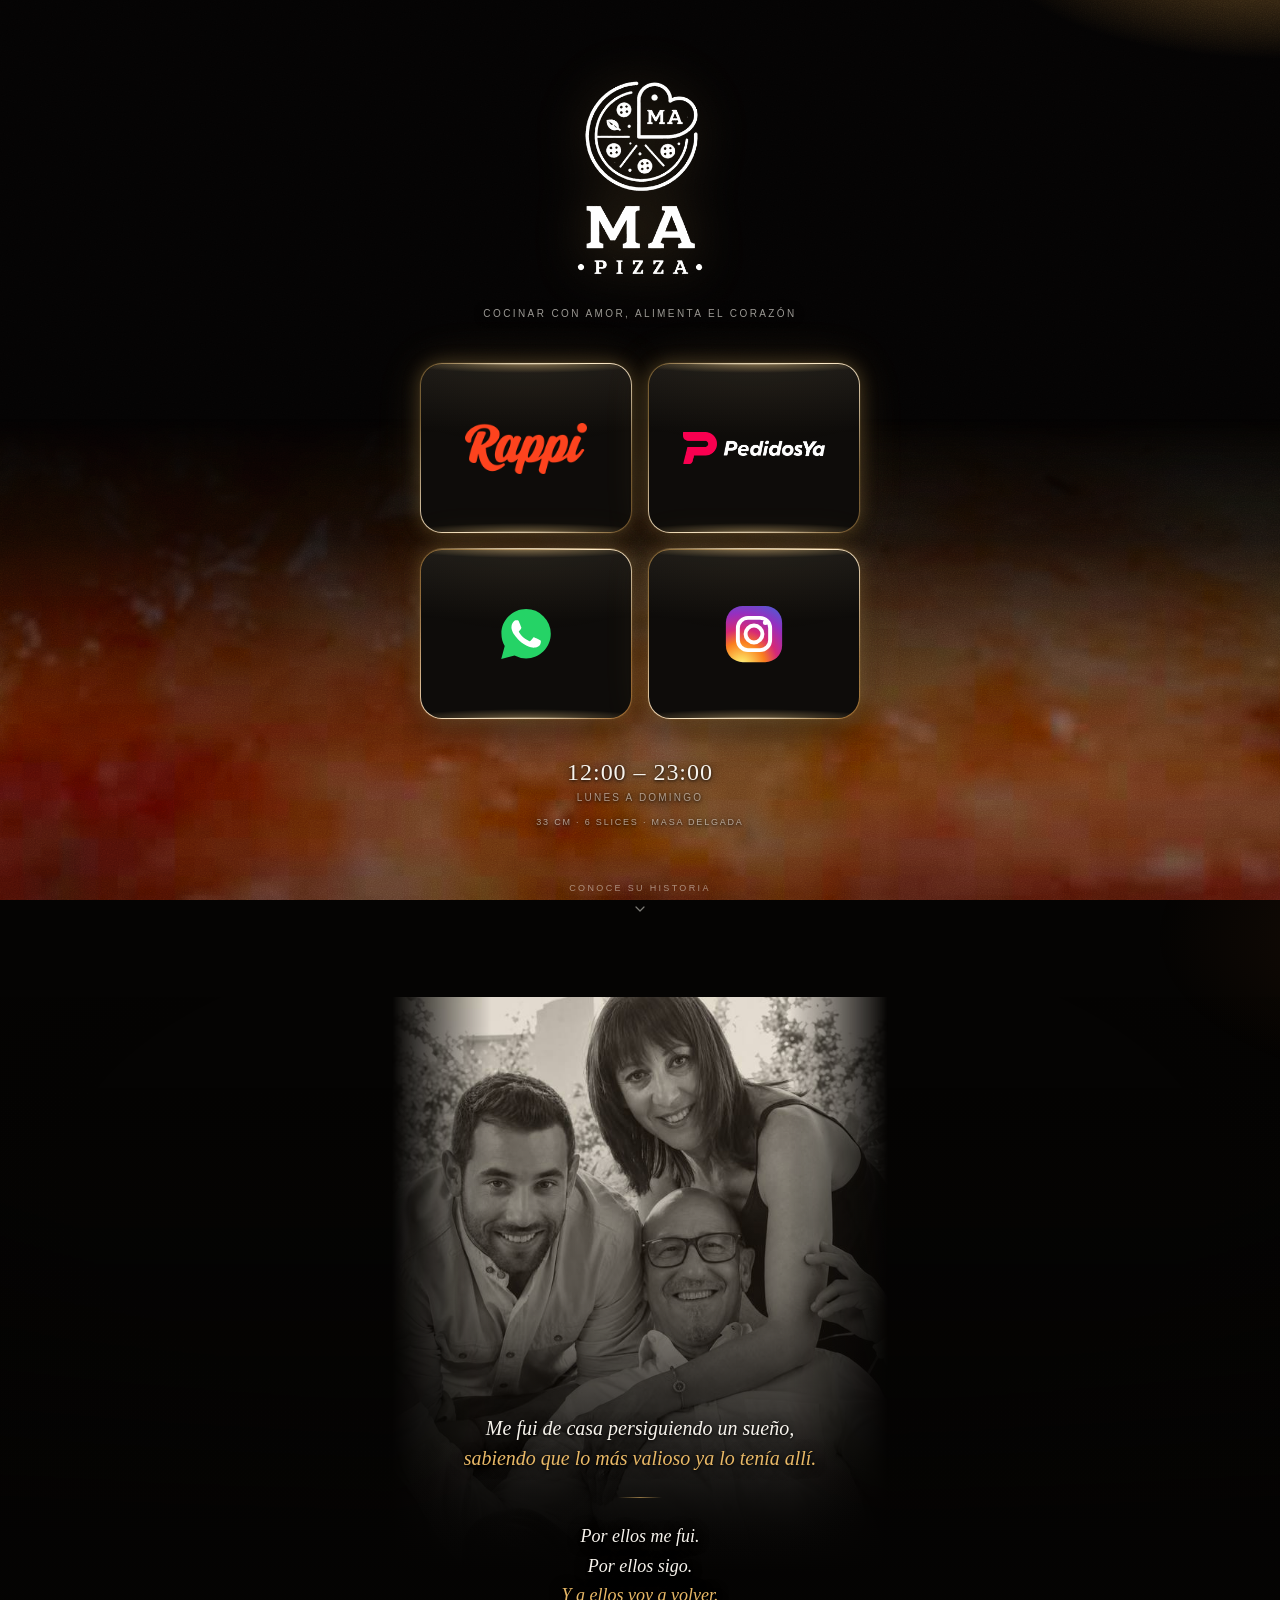
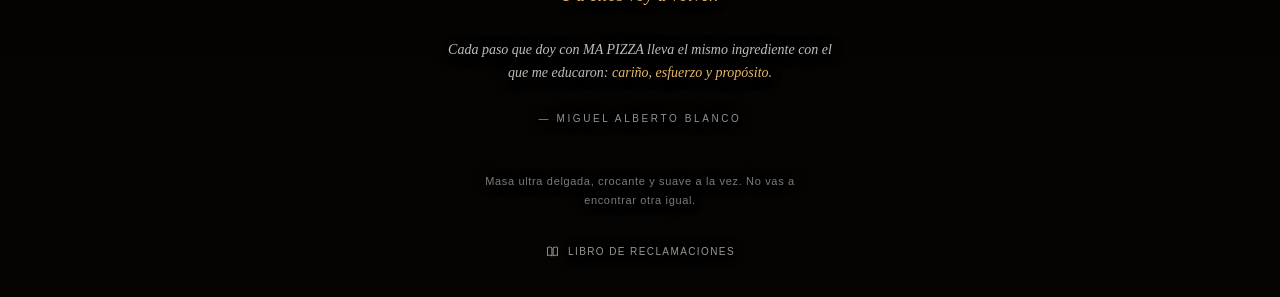
==== commit 43851f8d: "Arreglar el fondo invisible y las franjas blancas en el sitio Dos fallos distintos, los dos medidos " ====
--- a/index2.html
+++ b/index2.html
@@ -785,9 +785,7 @@
   .horario { margin-top: 1rem; }
   .marco-retrato { height: 72%; }
   .retrato { background-position: 50% 34%; }
-  .cintillo { margin-bottom: 1rem; }
   .cara { padding-block: 0.5rem; }
-  .logo-ma        { width: 2.75rem; }
   .logo-rappi     { width: 5rem; }
   .logo-pedidosya { width: 5.5rem; }
   .logo-icono     { width: 2.25rem; }
@@ -803,10 +801,6 @@
 
 /* Teléfonos muy estrechos (iPhone SE): el cintillo se parte en dos. */
 @media (max-width: 22.5rem) {
-  .cintillo { flex-wrap: wrap; gap: 0.4rem 0.5rem; }
-  .cintillo img { order: -1; width: 2.25rem; }
-  .cintillo .punto { display: none; }
-  .cintillo span { font-size: 0.5rem; letter-spacing: 0.18em; }
 }
 
 <style>
